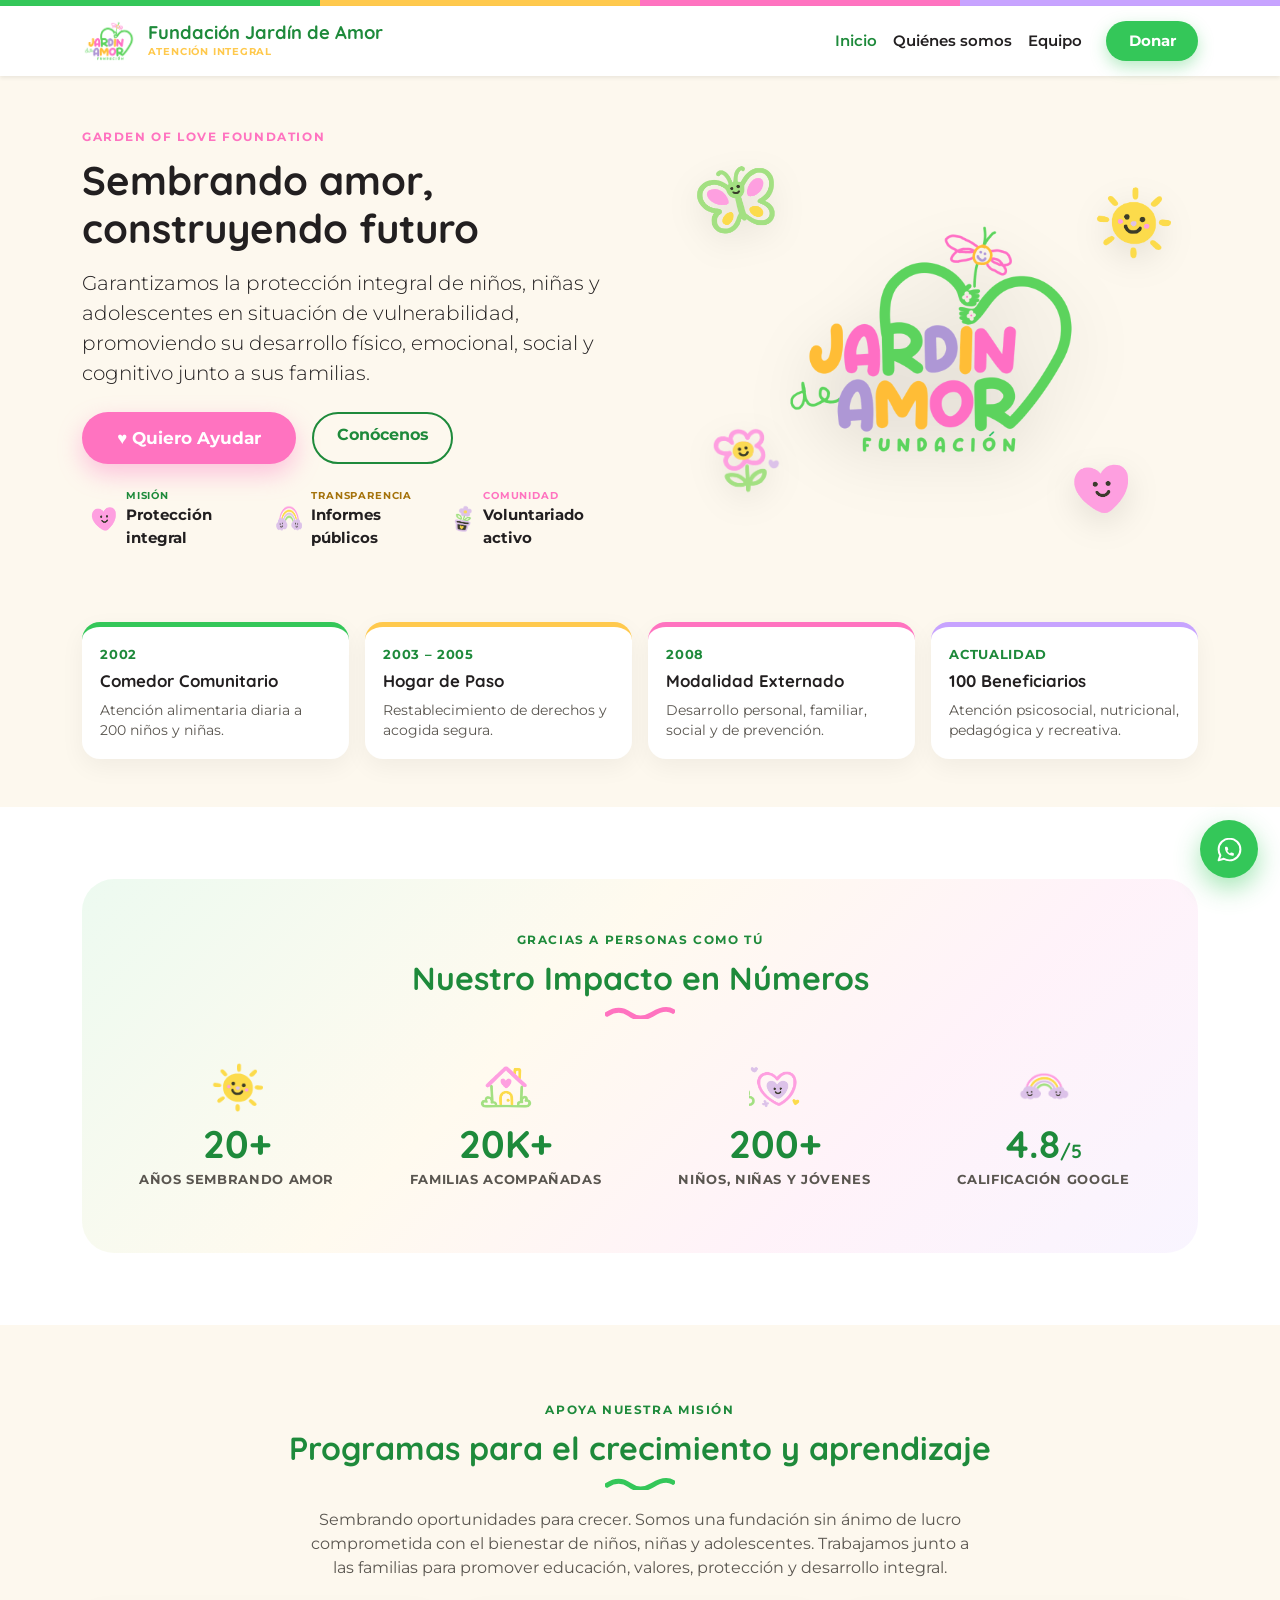
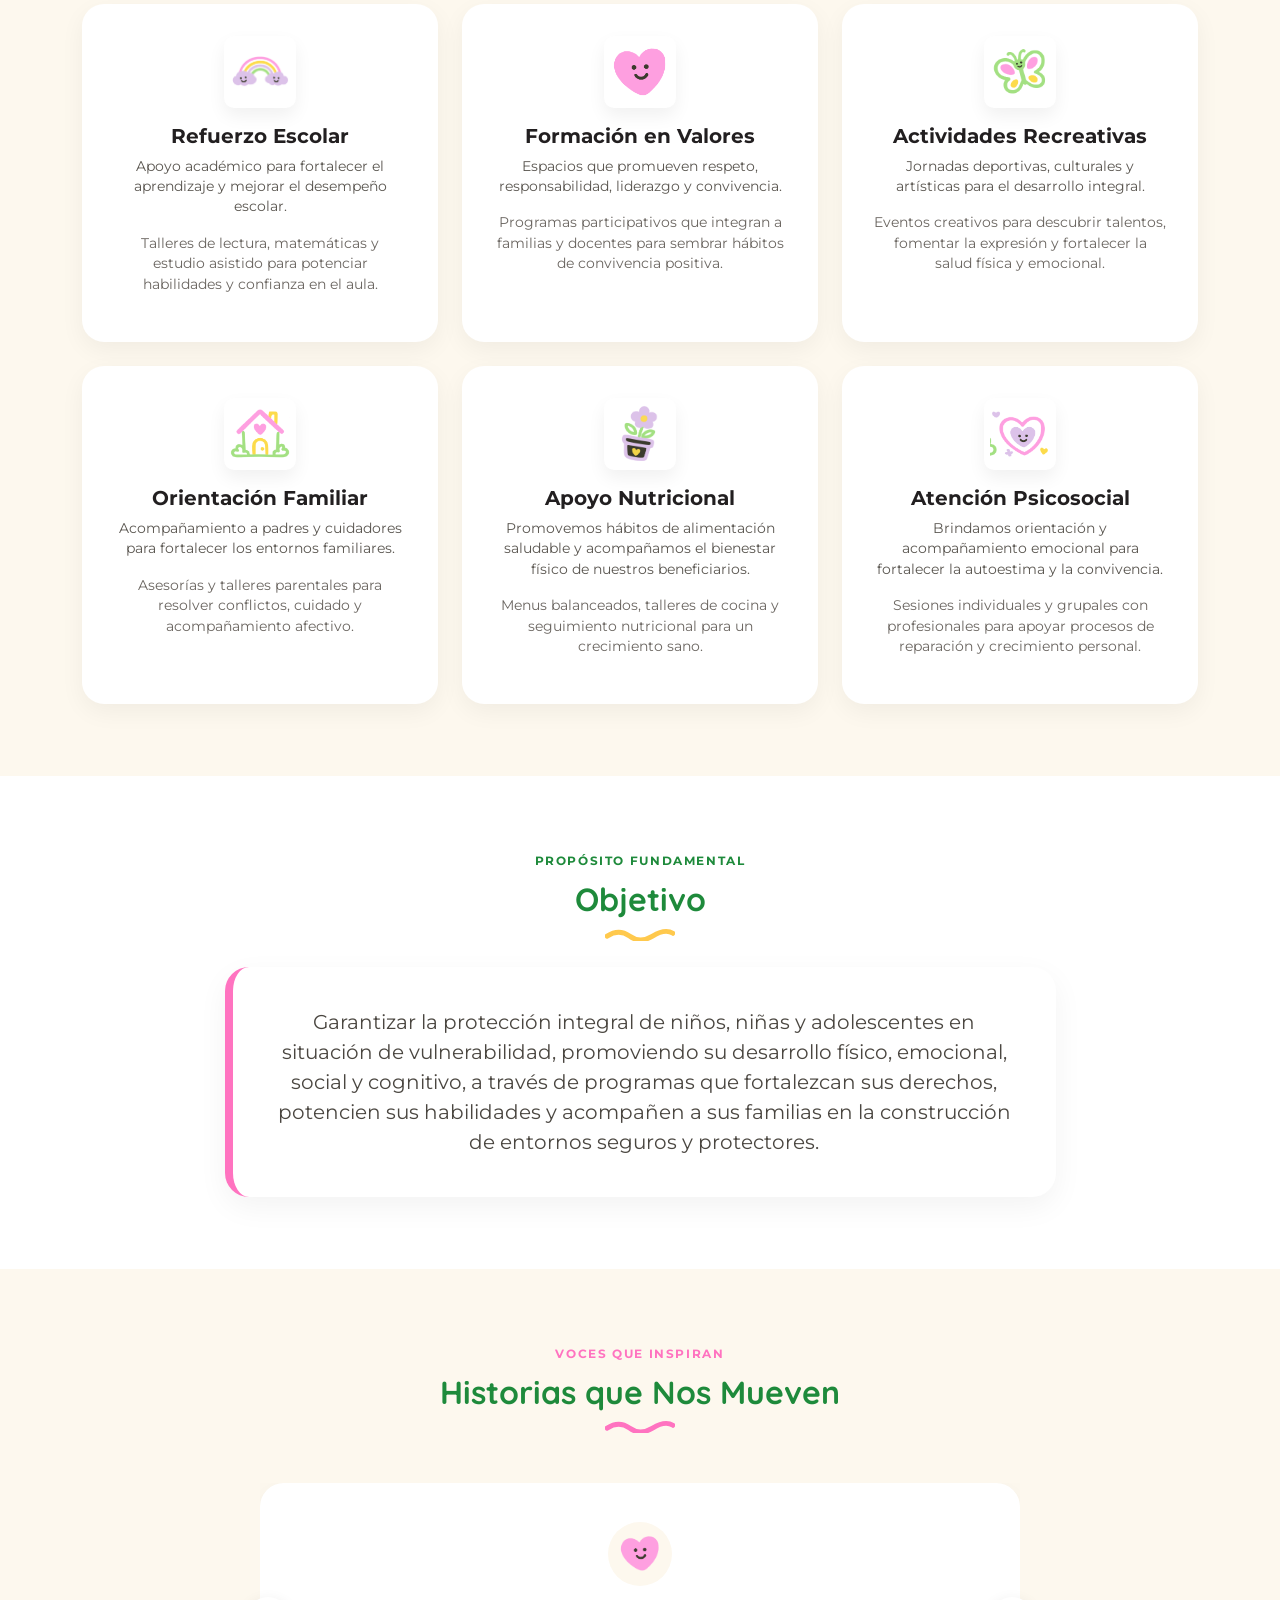
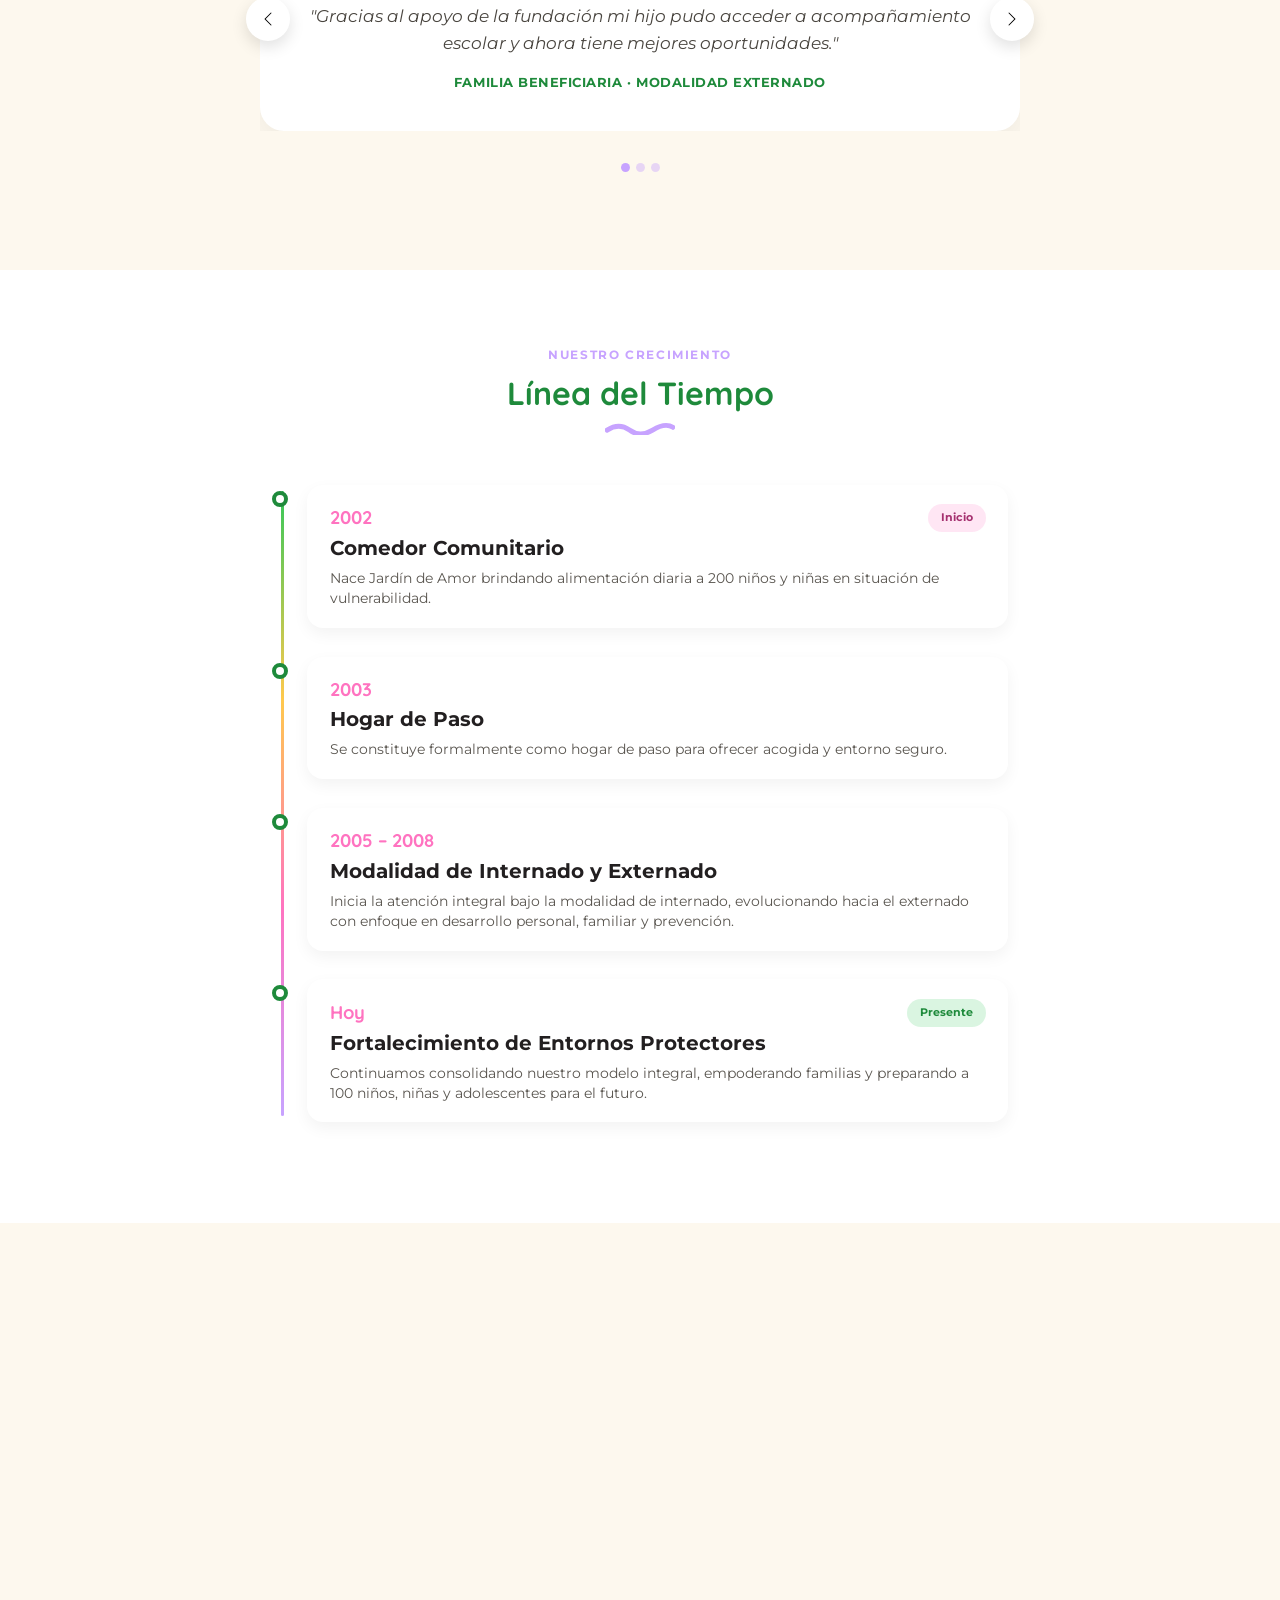
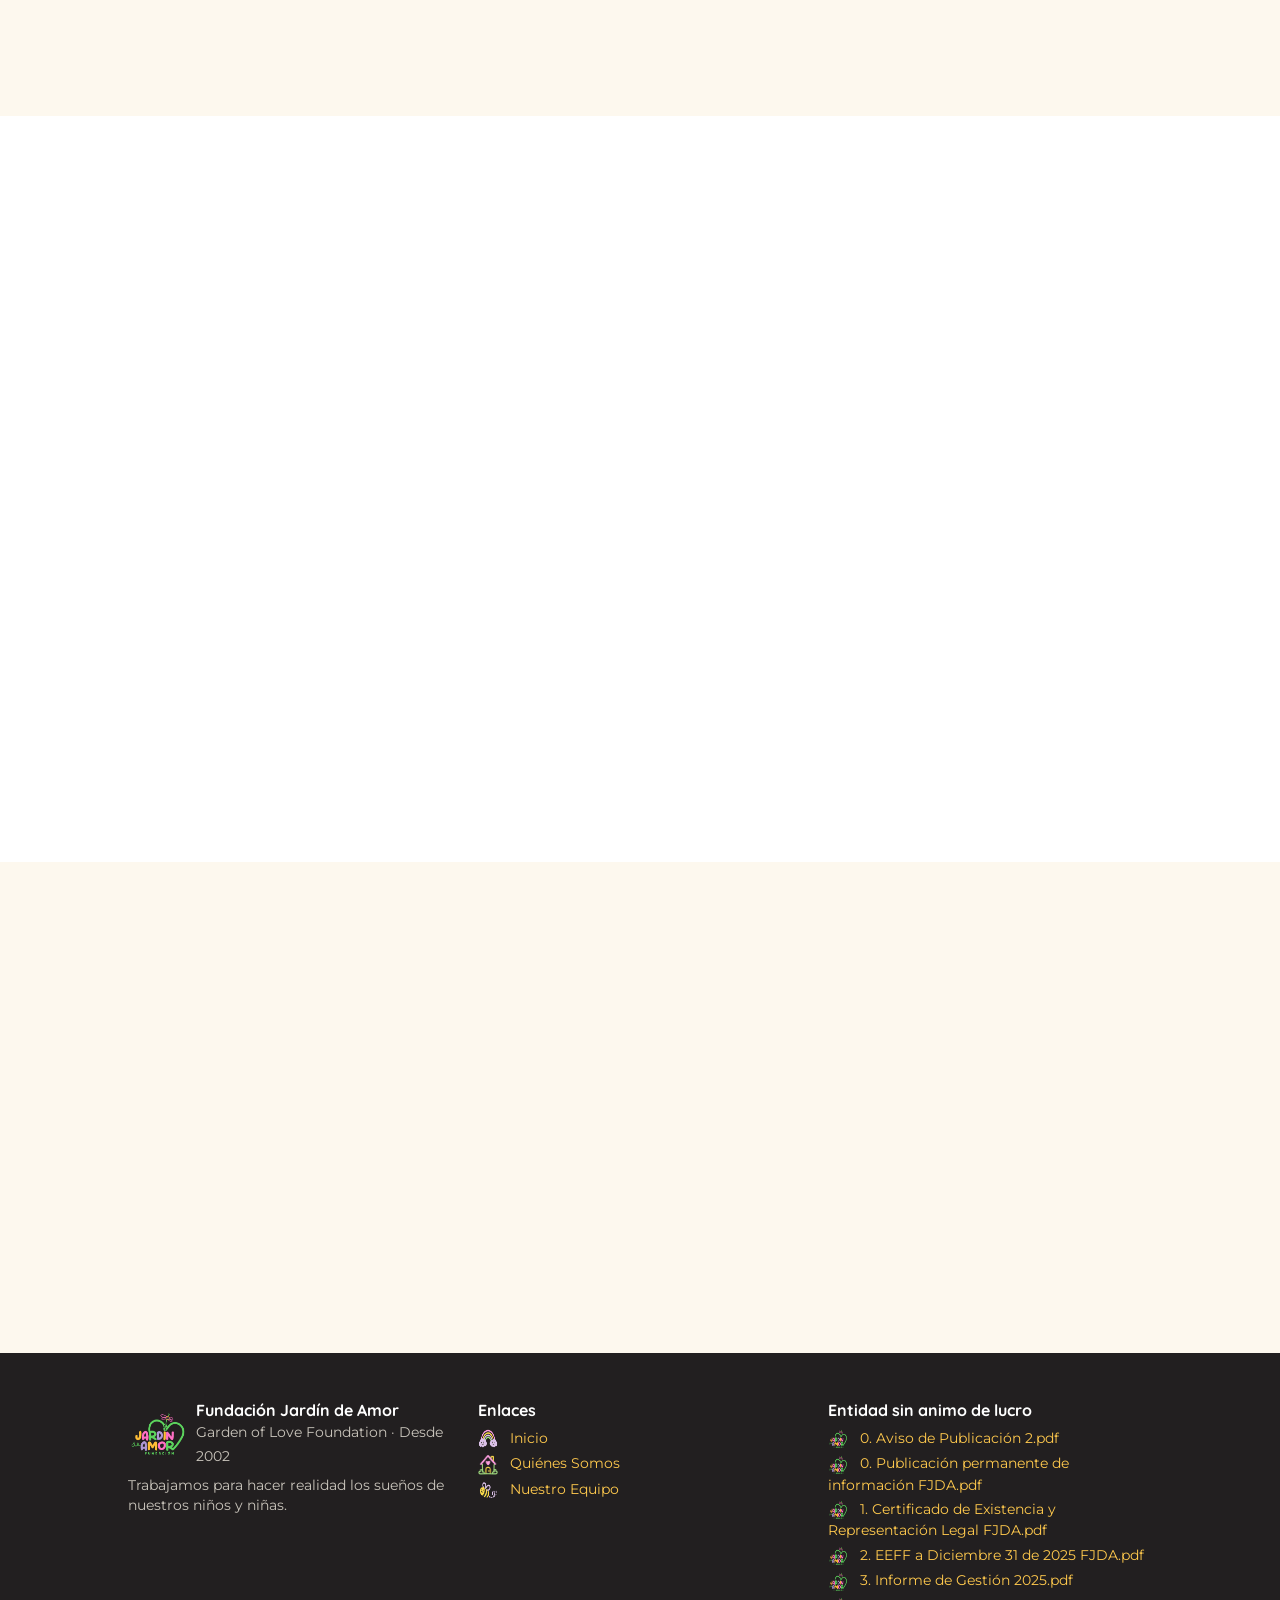
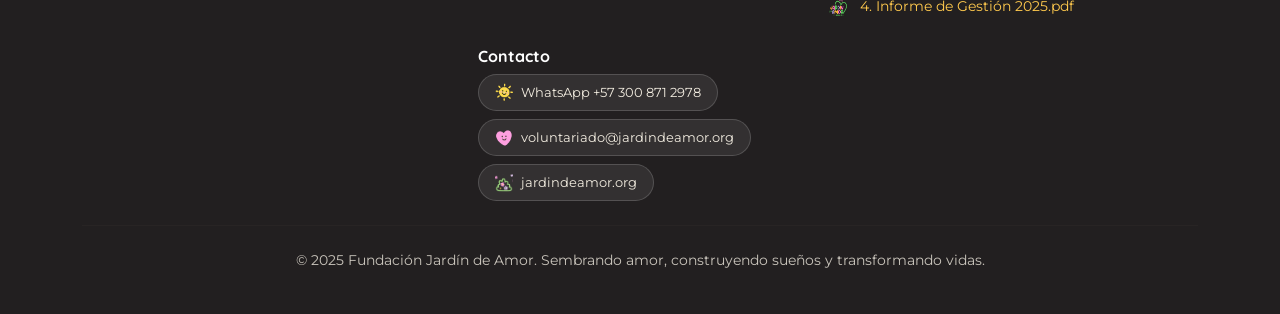
==== index.html @ 5eabc8a4 "Modernize site design, add new sections, and update contact info - Add scroll-reveal animations, sti" ====
<!DOCTYPE html>
<html lang="es">
<head>
<meta charset="UTF-8">
<meta name="viewport" content="width=device-width, initial-scale=1.0">
<title>Fundación Jardín de Amor · Inicio</title>
<meta name="description" content="Fundación Jardín de Amor brinda atención integral —alimentación, educación y acompañamiento psicosocial— a niños, niñas y adolescentes en situación de vulnerabilidad en Colombia desde 2002.">
<meta property="og:type" content="website">
<meta property="og:title" content="Fundación Jardín de Amor · Sembrando amor, construyendo futuro">
<meta property="og:description" content="Garantizamos la protección integral de niños, niñas y adolescentes en situación de vulnerabilidad junto a sus familias.">
<meta property="og:image" content="assets/images/logo.png">
<link rel="icon" href="assets/images/favicon.png" type="image/png">
<link rel="preconnect" href="https://fonts.googleapis.com">
<link rel="preconnect" href="https://fonts.gstatic.com" crossorigin>
<link href="https://fonts.googleapis.com/css2?family=Quicksand:wght@500;600;700&family=Montserrat:wght@400;500;600;700&display=swap" rel="stylesheet">
<link href="https://cdnjs.cloudflare.com/ajax/libs/bootstrap/5.3.3/css/bootstrap.min.css" rel="stylesheet">
<link href="assets/css/styles.css" rel="stylesheet">
<noscript><style>.reveal{opacity:1!important;transform:none!important;}</style></noscript>
</head>
<body>
<div class="scroll-progress" id="scrollProgress"></div>
<div class="stripe-bar"><span class="stripe-verde"></span><span class="stripe-amarillo"></span><span class="stripe-rosa"></span><span class="stripe-lila"></span></div>
<nav class="navbar navbar-expand-lg navbar-light bg-white shadow-sm sticky-top" id="mainNavbar">
  <div class="container">
    <a class="navbar-brand navbar-brand-wrap" href="index.html">
      <img src="assets/images/logo.png" alt="Fundación Jardín de Amor" style="height:44px">
      <div>
        <div class="brand-title">Fundación Jardín de Amor</div>
        <div class="brand-sub">Atención Integral</div>
      </div>
    </a>
    <button class="navbar-toggler" type="button" data-bs-toggle="collapse" data-bs-target="#mainNav" aria-controls="mainNav" aria-expanded="false" aria-label="Toggle navigation">
      <span class="navbar-toggler-icon"></span>
    </button>
    <div class="collapse navbar-collapse" id="mainNav">
      <ul class="navbar-nav ms-auto mb-2 mb-lg-0 align-items-lg-center">
        <li class="nav-item"><a class="nav-link nav-link-custom active" href="index.html">Inicio</a></li>
        <li class="nav-item"><a class="nav-link nav-link-custom" href="quienes-somos.html">Quiénes somos</a></li>
        <li class="nav-item"><a class="nav-link nav-link-custom" href="equipo.html">Equipo</a></li>
        <li class="nav-item d-lg-none mt-2"><button class="btn btn-donar w-100" data-bs-toggle="modal" data-bs-target="#modalDonar">Donar</button></li>
      </ul>
      <div class="ms-3 d-none d-lg-block">
        <button class="btn btn-donar" data-bs-toggle="modal" data-bs-target="#modalDonar">Donar</button>
      </div>
    </div>
  </div>
</nav>

<!-- HEADER -->
<header class="py-4 py-lg-5">

  <div class="container">
    <div class="row align-items-center g-5">
      <div class="col-lg-6 order-2 order-lg-1 text-center text-lg-start">
        <span class="eyebrow reveal" style="color:var(--rosa)">Garden of Love Foundation</span>
        <h1 class="mt-2 mb-3 reveal reveal-delay-1">Sembrando amor,<br>construyendo futuro</h1>
        <p class="lead reveal reveal-delay-2">Garantizamos la protección integral de niños, niñas y adolescentes en situación de vulnerabilidad, promoviendo su desarrollo físico, emocional, social y cognitivo junto a sus familias.</p>
        <div class="hero-cta d-flex gap-3 flex-wrap justify-content-center justify-content-lg-start mt-4 reveal reveal-delay-3">
          <button class="btn btn-donar-grande btn-donar" data-bs-toggle="modal" data-bs-target="#modalDonar">♥ Quiero Ayudar</button>
          <a href="quienes-somos.html" class="btn btn-outline-brand">Conócenos</a>
        </div>
        <!-- Hero features: misión / transparencia / comunidad -->
        <div class="hero-features d-flex flex-column flex-sm-row gap-3 align-items-center justify-content-center justify-content-lg-start mt-3 reveal reveal-delay-4">
          <div class="feature d-flex align-items-center gap-2 p-2">
            <img src="assets/images/corazon.png" alt="Misión" style="width:28px;height:28px">
            <div>
              <small class="d-block text-uppercase" style="font-size:.65rem;letter-spacing:.08em;color:var(--verde-deep);font-weight:700">Misión</small>
              <div class="fw-bold" style="font-size:.95rem">Protección integral</div>
            </div>
          </div>
          <div class="feature d-flex align-items-center gap-2 p-2">
            <img src="assets/images/arcoiris.png" alt="Transparencia" style="width:28px;height:28px">
            <div>
              <small class="d-block text-uppercase" style="font-size:.65rem;letter-spacing:.08em;color:#a5730c;font-weight:700">Transparencia</small>
              <div class="fw-bold" style="font-size:.95rem">Informes públicos</div>
            </div>
          </div>
          <div class="feature d-flex align-items-center gap-2 p-2">
            <img src="assets/images/flor-maceta.png" alt="Comunidad" style="width:28px;height:28px">
            <div>
              <small class="d-block text-uppercase" style="font-size:.65rem;letter-spacing:.08em;color:var(--rosa);font-weight:700">Comunidad</small>
              <div class="fw-bold" style="font-size:.95rem">Voluntariado activo</div>
            </div>
          </div>
        </div>
      </div>
      <div class="col-lg-6 order-1 order-lg-2 text-center">
        <div class="hero-visual">
          <img src="assets/images/logo.png" alt="Fundación Jardín de Amor" class="hero-logo">
          <img src="assets/images/mariposa.png" alt="" class="float-icon fi-1" aria-hidden="true">
          <img src="assets/images/sol.png" alt="" class="float-icon fi-2" aria-hidden="true">
          <img src="assets/images/flor-rosa.png" alt="" class="float-icon fi-3" aria-hidden="true">
          <img src="assets/images/corazon.png" alt="" class="float-icon fi-4" aria-hidden="true">
        </div>
      </div>
    </div>

    <div class="row g-3 mt-5">
      <div class="col-6 col-lg-3">
        <div class="metric-card reveal">
          <div class="metric-year">2002</div>
          <div class="metric-title">Comedor Comunitario</div>
          <p class="metric-text">Atención alimentaria diaria a 200 niños y niñas.</p>
        </div>
      </div>
      <div class="col-6 col-lg-3">
        <div class="metric-card c2 reveal reveal-delay-1">
          <div class="metric-year">2003 – 2005</div>
          <div class="metric-title">Hogar de Paso</div>
          <p class="metric-text">Restablecimiento de derechos y acogida segura.</p>
        </div>
      </div>
      <div class="col-6 col-lg-3">
        <div class="metric-card c3 reveal reveal-delay-2">
          <div class="metric-year">2008</div>
          <div class="metric-title">Modalidad Externado</div>
          <p class="metric-text">Desarrollo personal, familiar, social y de prevención.</p>
        </div>
      </div>
      <div class="col-6 col-lg-3">
        <div class="metric-card c4 reveal reveal-delay-3">
          <div class="metric-year">Actualidad</div>
          <div class="metric-title">100 Beneficiarios</div>
          <p class="metric-text">Atención psicosocial, nutricional, pedagógica y recreativa.</p>
        </div>
      </div>
    </div>
  </div>

</header>

<!-- IMPACTO EN NÚMEROS -->
<section class="bg-white">
  <div class="container">
    <div class="stats-strip reveal">
      <div class="text-center mb-4">
        <span class="eyebrow" style="color:var(--verde-deep)">Gracias a personas como tú</span>
        <h2 class="section-title mt-2">Nuestro Impacto en Números</h2>
        <div class="squiggle squiggle-rosa"></div>
      </div>
      <div class="row g-4">
        <div class="col-6 col-lg-3">
          <div class="stat-item">
            <img src="assets/images/sol.png" alt="" class="stat-icon" aria-hidden="true">
            <div class="stat-number"><span class="counter" data-count="20" data-suffix="+">0</span></div>
            <div class="stat-label">Años sembrando amor</div>
          </div>
        </div>
        <div class="col-6 col-lg-3">
          <div class="stat-item">
            <img src="assets/images/casa.png" alt="" class="stat-icon" aria-hidden="true">
            <div class="stat-number"><span class="counter" data-count="20" data-suffix="K+">0</span></div>
            <div class="stat-label">Familias acompañadas</div>
          </div>
        </div>
        <div class="col-6 col-lg-3">
          <div class="stat-item">
            <img src="assets/images/corazon-grande.png" alt="" class="stat-icon" aria-hidden="true">
            <div class="stat-number"><span class="counter" data-count="200" data-suffix="+">0</span></div>
            <div class="stat-label">Niños, niñas y jóvenes</div>
          </div>
        </div>
        <div class="col-6 col-lg-3">
          <div class="stat-item">
            <img src="assets/images/arcoiris.png" alt="" class="stat-icon" aria-hidden="true">
            <div class="stat-number">4.8<span style="font-size:1.2rem">/5</span></div>
            <div class="stat-label">Calificación Google</div>
          </div>
        </div>
      </div>
    </div>
  </div>
</section>

<!-- PROGRAMAS -->
<section>
  <div class="container">
    <div class="text-center mb-4 reveal">
      <span class="eyebrow" style="color:var(--verde-deep)">Apoya nuestra misión</span>
      <h2 class="section-title mt-2">Programas para el crecimiento y aprendizaje</h2>
      <div class="squiggle squiggle-verde"></div>
      <p class="section-lead mx-auto mt-3">Sembrando oportunidades para crecer. Somos una fundación sin ánimo de lucro comprometida con el bienestar de niños, niñas y adolescentes. Trabajamos junto a las familias para promover educación, valores, protección y desarrollo integral.</p>
    </div>

    <div class="row g-4">
      <div class="col-md-6 col-lg-4">
        <div class="mv-card text-center reveal">
          <img src="assets/images/arcoiris.png" alt="Refuerzo Escolar" class="program-icon mb-3">
          <h5 class="fw-bold">Refuerzo Escolar</h5>
          <p class="team-desc">Apoyo académico para fortalecer el aprendizaje y mejorar el desempeño escolar.</p>
          <p class="program-note">Talleres de lectura, matemáticas y estudio asistido para potenciar habilidades y confianza en el aula.</p>
        </div>
      </div>
      <div class="col-md-6 col-lg-4">
        <div class="mv-card text-center reveal reveal-delay-1">
          <img src="assets/images/corazon.png" alt="Formación en Valores" class="program-icon mb-3">
          <h5 class="fw-bold">Formación en Valores</h5>
          <p class="team-desc">Espacios que promueven respeto, responsabilidad, liderazgo y convivencia.</p>
          <p class="program-note">Programas participativos que integran a familias y docentes para sembrar hábitos de convivencia positiva.</p>
        </div>
      </div>
      <div class="col-md-6 col-lg-4">
        <div class="mv-card text-center reveal reveal-delay-2">
          <img src="assets/images/mariposa.png" alt="Actividades Recreativas" class="program-icon mb-3">
          <h5 class="fw-bold">Actividades Recreativas</h5>
          <p class="team-desc">Jornadas deportivas, culturales y artísticas para el desarrollo integral.</p>
          <p class="program-note">Eventos creativos para descubrir talentos, fomentar la expresión y fortalecer la salud física y emocional.</p>
        </div>
      </div>
      <div class="col-md-6 col-lg-4">
        <div class="mv-card text-center reveal">
          <img src="assets/images/casa.png" alt="Orientación Familiar" class="program-icon mb-3">
          <h5 class="fw-bold">Orientación Familiar</h5>
          <p class="team-desc">Acompañamiento a padres y cuidadores para fortalecer los entornos familiares.</p>
          <p class="program-note">Asesorías y talleres parentales para resolver conflictos, cuidado y acompañamiento afectivo.</p>
        </div>
      </div>
      <div class="col-md-6 col-lg-4">
        <div class="mv-card text-center reveal reveal-delay-1">
          <img src="assets/images/flor-maceta.png" alt="Apoyo Nutricional" class="program-icon mb-3">
          <h5 class="fw-bold">Apoyo Nutricional</h5>
          <p class="team-desc">Promovemos hábitos de alimentación saludable y acompañamos el bienestar físico de nuestros beneficiarios.</p>
          <p class="program-note">Menus balanceados, talleres de cocina y seguimiento nutricional para un crecimiento sano.</p>
        </div>
      </div>
      <div class="col-md-6 col-lg-4">
        <div class="mv-card text-center reveal reveal-delay-2">
          <img src="assets/images/corazon-grande.png" alt="Atención Psicosocial" class="program-icon mb-3">
          <h5 class="fw-bold">Atención Psicosocial</h5>
          <p class="team-desc">Brindamos orientación y acompañamiento emocional para fortalecer la autoestima y la convivencia.</p>
          <p class="program-note">Sesiones individuales y grupales con profesionales para apoyar procesos de reparación y crecimiento personal.</p>
        </div>
      </div>
    </div>
  </div>
</section>

<!-- OBJETIVO -->
<section class="bg-white">
  <div class="container">
    <div class="row justify-content-center">
      <div class="col-lg-9">
        <div class="text-center mb-4 reveal">
          <span class="eyebrow" style="color:var(--verde-deep)">Propósito fundamental</span>
          <h2 class="section-title mt-2">Objetivo</h2>
          <div class="squiggle squiggle-amarillo"></div>
        </div>
        <div class="objetivo-box text-center reveal">
          <p class="fs-5 mb-0" style="color:#4a4640;">Garantizar la protección integral de niños, niñas y adolescentes en situación de vulnerabilidad, promoviendo su desarrollo físico, emocional, social y cognitivo, a través de programas que fortalezcan sus derechos, potencien sus habilidades y acompañen a sus familias en la construcción de entornos seguros y protectores.</p>
        </div>
      </div>
    </div>
  </div>
</section>

<!-- TESTIMONIOS -->
<section>
  <div class="container">
    <div class="text-center mb-5 reveal">
      <span class="eyebrow" style="color:var(--rosa)">Voces que inspiran</span>
      <h2 class="section-title mt-2">Historias que Nos Mueven</h2>
      <div class="squiggle squiggle-rosa"></div>
    </div>
    <div id="testimonioCarousel" class="carousel slide testimonial-carousel reveal" data-bs-ride="carousel" data-bs-interval="6000">
      <div class="carousel-inner">
        <div class="carousel-item active">
          <div class="testimonial-slide">
            <img src="assets/images/corazon.png" alt="" class="testimonial-avatar" aria-hidden="true">
            <p class="testimonial-quote">"Gracias al apoyo de la fundación mi hijo pudo acceder a acompañamiento escolar y ahora tiene mejores oportunidades."</p>
            <div class="testimonial-author">Familia beneficiaria · Modalidad Externado</div>
          </div>
        </div>
        <div class="carousel-item">
          <div class="testimonial-slide">
            <img src="assets/images/mariposa.png" alt="" class="testimonial-avatar" aria-hidden="true">
            <p class="testimonial-quote">"Ver a los niños llegar con miedo y, meses después, verlos reír y soñar en grande es la razón por la que amamos lo que hacemos."</p>
            <div class="testimonial-author">Equipo psicosocial · Fundación Jardín de Amor</div>
          </div>
        </div>
        <div class="carousel-item">
          <div class="testimonial-slide">
            <img src="assets/images/flor-rosa.png" alt="" class="testimonial-avatar" aria-hidden="true">
            <p class="testimonial-quote">"Ser voluntaria aquí me enseñó que un poco de tiempo y amor pueden cambiar por completo el rumbo de una historia."</p>
            <div class="testimonial-author">Voluntaria · Programa de Refuerzo Escolar</div>
          </div>
        </div>
      </div>
      <button class="carousel-control-prev" type="button" data-bs-target="#testimonioCarousel" data-bs-slide="prev">
        <span class="carousel-control-prev-icon" aria-hidden="true"></span>
        <span class="visually-hidden">Anterior</span>
      </button>
      <button class="carousel-control-next" type="button" data-bs-target="#testimonioCarousel" data-bs-slide="next">
        <span class="carousel-control-next-icon" aria-hidden="true"></span>
        <span class="visually-hidden">Siguiente</span>
      </button>
      <div class="carousel-indicators">
        <button type="button" data-bs-target="#testimonioCarousel" data-bs-slide-to="0" class="active" aria-current="true" aria-label="Testimonio 1"></button>
        <button type="button" data-bs-target="#testimonioCarousel" data-bs-slide-to="1" aria-label="Testimonio 2"></button>
        <button type="button" data-bs-target="#testimonioCarousel" data-bs-slide-to="2" aria-label="Testimonio 3"></button>
      </div>
    </div>
  </div>
</section>

<!-- LINEA DEL TIEMPO -->
<section class="bg-white">
  <div class="container">
    <div class="text-center mb-5 reveal">
      <span class="eyebrow" style="color:var(--lila)">Nuestro crecimiento</span>
      <h2 class="section-title mt-2">Línea del Tiempo</h2>
      <div class="squiggle squiggle-lila"></div>
    </div>
    <div class="row justify-content-center">
      <div class="col-lg-8">
        <div class="timeline">
          <div class="timeline-item reveal">
            <div class="timeline-card">
              <div class="d-flex justify-content-between align-items-center mb-1">
                <span class="timeline-year">2002</span>
                <span class="badge-soft badge-inicio">Inicio</span>
              </div>
              <h5 class="fw-bold">Comedor Comunitario</h5>
              <p class="team-desc mb-0">Nace Jardín de Amor brindando alimentación diaria a 200 niños y niñas en situación de vulnerabilidad.</p>
            </div>
          </div>
          <div class="timeline-item reveal">
            <div class="timeline-card">
              <span class="timeline-year">2003</span>
              <h5 class="fw-bold mt-1">Hogar de Paso</h5>
              <p class="team-desc mb-0">Se constituye formalmente como hogar de paso para ofrecer acogida y entorno seguro.</p>
            </div>
          </div>
          <div class="timeline-item reveal">
            <div class="timeline-card">
              <span class="timeline-year">2005 – 2008</span>
              <h5 class="fw-bold mt-1">Modalidad de Internado y Externado</h5>
              <p class="team-desc mb-0">Inicia la atención integral bajo la modalidad de internado, evolucionando hacia el externado con enfoque en desarrollo personal, familiar y prevención.</p>
            </div>
          </div>
          <div class="timeline-item reveal">
            <div class="timeline-card">
              <div class="d-flex justify-content-between align-items-center mb-1">
                <span class="timeline-year">Hoy</span>
                <span class="badge-soft badge-presente">Presente</span>
              </div>
              <h5 class="fw-bold">Fortalecimiento de Entornos Protectores</h5>
              <p class="team-desc mb-0">Continuamos consolidando nuestro modelo integral, empoderando familias y preparando a 100 niños, niñas y adolescentes para el futuro.</p>
            </div>
          </div>
        </div>
      </div>
    </div>
  </div>
</section>

<!-- CÓMO AYUDAR -->
<section>
  <div class="container">
    <div class="text-center mb-5 reveal">
      <span class="eyebrow" style="color:var(--amarillo)">Es más fácil de lo que crees</span>
      <h2 class="section-title mt-2">Cómo Ayudar en 3 Pasos</h2>
      <div class="squiggle squiggle-amarillo"></div>
    </div>
    <div class="row g-4">
      <div class="col-md-4">
        <div class="process-step reveal">
          <div class="process-num">1</div>
          <h5 class="fw-bold">Elige tu forma de ayudar</h5>
          <p class="team-desc mb-0">Donación económica, voluntariado o aportes en especie: tú decides cómo aportar.</p>
          <span class="process-connector"></span>
        </div>
      </div>
      <div class="col-md-4">
        <div class="process-step c2 reveal reveal-delay-1">
          <div class="process-num">2</div>
          <h5 class="fw-bold">Realiza tu aporte</h5>
          <p class="team-desc mb-0">Transfiere a nuestra cuenta Bancolombia, escríbenos por WhatsApp o coordina la entrega de donaciones.</p>
          <span class="process-connector"></span>
        </div>
      </div>
      <div class="col-md-4">
        <div class="process-step c3 reveal reveal-delay-2">
          <div class="process-num">3</div>
          <h5 class="fw-bold">Transforma una vida</h5>
          <p class="team-desc mb-0">Tu aporte se convierte en alimentación, educación y protección para nuestros niños y niñas.</p>
        </div>
      </div>
    </div>
  </div>
</section>

<!-- PREGUNTAS FRECUENTES -->
<section class="bg-white">
  <div class="container">
    <div class="row justify-content-center">
      <div class="col-lg-8">
        <div class="text-center mb-5 reveal">
          <span class="eyebrow" style="color:var(--lila)">Resolvemos tus dudas</span>
          <h2 class="section-title mt-2">Preguntas Frecuentes</h2>
          <div class="squiggle squiggle-lila"></div>
        </div>
        <div class="accordion faq-accordion reveal" id="faqAccordion">
          <div class="accordion-item">
            <h3 class="accordion-header">
              <button class="accordion-button" type="button" data-bs-toggle="collapse" data-bs-target="#faq1">¿Cómo se usan las donaciones que recibe la fundación?</button>
            </h3>
            <div id="faq1" class="accordion-collapse collapse show" data-bs-parent="#faqAccordion">
              <div class="accordion-body">Se destinan directamente a alimentación, materiales pedagógicos, atención psicosocial y actividades recreativas de los niños, niñas y adolescentes de la modalidad Externado. Puedes consultar el detalle en nuestros informes de gestión, disponibles en el pie de página.</div>
            </div>
          </div>
          <div class="accordion-item">
            <h3 class="accordion-header">
              <button class="accordion-button collapsed" type="button" data-bs-toggle="collapse" data-bs-target="#faq2">¿Puedo donar una sola vez o debe ser mensual?</button>
            </h3>
            <div id="faq2" class="accordion-collapse collapse" data-bs-parent="#faqAccordion">
              <div class="accordion-body">Ambas opciones son bienvenidas. Usa la calculadora de impacto en el formulario de donación para ver en qué se traduce tu aporte, sea único o recurrente.</div>
            </div>
          </div>
          <div class="accordion-item">
            <h3 class="accordion-header">
              <button class="accordion-button collapsed" type="button" data-bs-toggle="collapse" data-bs-target="#faq3">¿Cómo puedo ser voluntario o voluntaria?</button>
            </h3>
            <div id="faq3" class="accordion-collapse collapse" data-bs-parent="#faqAccordion">
              <div class="accordion-body">Escríbenos a voluntariado@jardindeamor.org o por WhatsApp al +57 300 871 2978, contándonos tu perfil o profesión. Buscamos apoyo en pedagogía, psicología, cultura, deporte, comunicaciones y servicios web.</div>
            </div>
          </div>
          <div class="accordion-item">
            <h3 class="accordion-header">
              <button class="accordion-button collapsed" type="button" data-bs-toggle="collapse" data-bs-target="#faq4">¿Las donaciones tienen beneficios tributarios?</button>
            </h3>
            <div id="faq4" class="accordion-collapse collapse" data-bs-parent="#faqAccordion">
              <div class="accordion-body">Como entidad sin ánimo de lucro podemos expedir tu certificado de donación. Te recomendamos consultar con tu asesor tributario sobre los beneficios aplicables según la normativa vigente.</div>
            </div>
          </div>
          <div class="accordion-item">
            <h3 class="accordion-header">
              <button class="accordion-button collapsed" type="button" data-bs-toggle="collapse" data-bs-target="#faq5">¿Puedo donar en especie en lugar de dinero?</button>
            </h3>
            <div id="faq5" class="accordion-collapse collapse" data-bs-parent="#faqAccordion">
              <div class="accordion-body">Sí. Recibimos alimentos no perecederos, útiles escolares, ropa en buen estado y elementos recreativos. Revisa el detalle en la pestaña "En Especie" del formulario de donación.</div>
            </div>
          </div>
        </div>
      </div>
    </div>
  </div>
</section>

<!-- DONAR CTA -->
<section>
  <div class="container">
    <div class="donar-section reveal">
      <span class="eyebrow" style="color:var(--rosa)">Tu ayuda transforma vidas</span>
      <h2 class="section-title mt-2 mb-3">Aporta al Futuro de la Niñez</h2>
      <p class="section-lead mx-auto mb-4">Elige la forma en la que quieres ayudar: donación económica, voluntariado o en especie. Cada aporte se traduce en alimentación, formación y protección para nuestros niños y niñas.</p>
      <button class="btn btn-donar-grande" data-bs-toggle="modal" data-bs-target="#modalDonar">♥ Ver formas de ayudar</button>
    </div>
  </div>
</section>

<!-- MODAL DONAR -->
<div class="modal fade" id="modalDonar" tabindex="-1" aria-hidden="true">
  <div class="modal-dialog modal-dialog-centered modal-lg">
    <div class="modal-content">
      <div class="stripe-bar"><span class="stripe-verde"></span><span class="stripe-amarillo"></span><span class="stripe-rosa"></span><span class="stripe-lila"></span></div>
      <div class="modal-header modal-header-custom">
        <div class="d-flex align-items-center gap-3">
          <img src="assets/images/logo.png" style="height:44px" alt="">
          <div>
            <h5 class="mb-0">Aporta al Futuro de la Niñez</h5>
            <small class="text-muted">Fundación Jardín de Amor · Atención Integral</small>
          </div>
        </div>
        <button type="button" class="btn-close" data-bs-dismiss="modal" aria-label="Close"></button>
      </div>
      <div class="modal-body p-4">
        <ul class="nav nav-pills donar-tabs justify-content-center gap-2 mb-4 flex-nowrap overflow-auto" id="donarTab" role="tablist">
          <li class="nav-item"><button class="nav-link active" data-bs-toggle="pill" data-bs-target="#tab-transferencia" type="button">💳 Donación Económica</button></li>
          <li class="nav-item"><button class="nav-link" data-bs-toggle="pill" data-bs-target="#tab-voluntariado" type="button">🤝 Voluntariado</button></li>
          <li class="nav-item"><button class="nav-link" data-bs-toggle="pill" data-bs-target="#tab-especie" type="button">🎁 En Especie</button></li>
        </ul>

        <div class="tab-content">
          <div class="tab-pane fade show active" id="tab-transferencia">
            <div class="donar-info-box mb-3">
              <h6 class="fw-bold" style="color:var(--verde-deep);">Tu aporte mensual o único financia:</h6>
              <ul class="mb-0 team-desc">
                <li>Alimentación diaria nutricional para los 100 niños de la modalidad Externado.</li>
                <li>Materiales pedagógicos, talleres artísticos y acompañamiento psicosocial.</li>
              </ul>
            </div>
            <div class="cuenta-box mb-3">
              <small class="text-uppercase" style="letter-spacing:.08em;color:#c9c4bb;">Cuenta de ahorros institucional</small>
              <div class="text-white-50 mt-2 mb-0" style="font-size:.8rem;">Banco:</div>
              <div class="fw-bold fs-5">Bancolombia</div>
              <div class="text-white-50 mt-2 mb-0" style="font-size:.8rem;">Titular de la cuenta:</div>
              <div class="fw-bold">Fundación Jardín de Amor</div>
              <div class="d-flex justify-content-between align-items-center mt-3 flex-wrap gap-2">
                <div>
                  <small class="text-white-50 d-block">Número de cuenta de ahorros:</small>
                  <span class="numero">002-102188-07</span>
                </div>
                <button class="btn btn-copiar btn-sm px-3" onclick="copiarCuenta(this)">⧉ Copiar</button>
              </div>
            </div>

            <div class="impact-box">
              <div class="d-flex justify-content-between align-items-center mb-2 flex-wrap gap-2">
                <span class="fw-bold">✨ Calculadora de Impacto</span>
                <span class="impact-amount">$<span id="montoLabel">50.000</span> COP / mes</span>
              </div>
              <input type="range" class="form-range mb-3" min="10000" max="200000" step="10000" value="50000" id="sliderDonacion" oninput="actualizarImpacto(this.value)">
              <div class="row g-2 text-center">
                <div class="col-6">
                  <div class="impact-stat"><div class="num" id="racionesLabel">10</div><div class="lbl">Raciones de alimento</div></div>
                </div>
                <div class="col-6">
                  <div class="impact-stat"><div class="num" id="kitsLabel">3</div><div class="lbl">Kits escolares / talleres</div></div>
                </div>
              </div>
            </div>
          </div>

          <div class="tab-pane fade" id="tab-voluntariado">
            <div class="donar-info-box mb-3">
              <h6 class="fw-bold" style="color:#a5730c;">Aporta tu talento o profesión</h6>
              <p class="team-desc mb-0">Buscamos voluntarios en pedagogía, psicología, acondicionamiento físico, cultura, comunicaciones y servicios web.</p>
            </div>
            <div class="contact-line mb-2">✉️ Escríbenos a: <strong>voluntariado@jardindeamor.org</strong></div>
            <a class="contact-line d-block text-decoration-none text-reset" href="https://wa.me/573008712978" target="_blank" rel="noopener noreferrer">📞 WhatsApp institucional: <strong>+57 300 871 2978</strong></a>
          </div>

          <div class="tab-pane fade" id="tab-especie">
            <p class="team-desc mb-3">Recibimos alimentos no perecederos para el comedor, útiles escolares, ropa en excelente estado, elementos de aseo e instrumentos recreativos.</p>
            <div class="row g-3">
              <div class="col-md-6">
                <div class="especie-card d-flex align-items-start">
                  <img src="assets/images/abeja.png" alt="Alimentos e Insumos" class="especie-icon">
                  <div>
                    <h6>Alimentos e Insumos</h6>
                    <p>Alimentos no perecederos, granos, leche, frutas y abarrotes para el comedor.</p>
                    <p class="program-note">Con tu aporte garantizamos desayunos y meriendas nutritivas para el crecimiento de nuestros niños.</p>
                  </div>
                </div>
              </div>
              <div class="col-md-6">
                <div class="especie-card d-flex align-items-start">
                  <img src="assets/images/arcoiris.png" alt="Útiles Escolares" class="especie-icon">
                  <div>
                    <h6>Útiles Escolares y Libros</h6>
                    <p>Cuadernos, colores, cuentos infantiles y material lúdico pedagógico.</p>
                    <p class="program-note">Proveemos material educativo para apoyar el aprendizaje y la creatividad de las niñas y niños.</p>
                  </div>
                </div>
              </div>
              <div class="col-md-6">
                <div class="especie-card d-flex align-items-start">
                  <img src="assets/images/mariposa.png" alt="Talleres y Voluntariado" class="especie-icon">
                  <div>
                    <h6>Talleres y Voluntariado</h6>
                    <p>Apoyo académico, actividades artísticas, deportivas y servicios web/comunicación.</p>
                    <p class="program-note">Voluntarios comparten experiencias que amplían horizontes y fomentan habilidades para la vida.</p>
                  </div>
                </div>
              </div>
              <div class="col-md-6">
                <div class="especie-card d-flex align-items-start">
                  <img src="assets/images/flor-maceta.png" alt="Proyectos Sede Campestre" class="especie-icon">
                  <div>
                    <h6>Proyectos Sede Campestre</h6>
                    <p>Herramientas de jardinería, insumos ecológicos y tecnología sostenible.</p>
                    <p class="program-note">Iniciativas verdes que enseñan cuidado ambiental y generan espacios de convivencia y aprendizaje.</p>
                  </div>
                </div>
              </div>
            </div>
          </div>
        </div>
      </div>
      <div class="modal-footer border-0 justify-content-between px-4 pb-4">
        <a href="#" class="text-decoration-none fw-semibold" style="color:var(--verde-deep);">Visita jardindeamor.org ↗</a>
        <button type="button" class="btn btn-donar" data-bs-dismiss="modal">Cerrar</button>
      </div>
    </div>
  </div>
</div>

<!-- FOOTER -->
<footer class="site-footer text-white py-5">
  <div class="container">

    <div class="row g-3 justify-content-center text-center text-md-start">
      <div class="col-12 col-sm-6 col-md-4 text-center text-md-start">
        <div class="d-flex align-items-center gap-2 mb-3 justify-content-center justify-content-md-start">
          <img src="assets/images/logo.png" style="height:48px" alt="">
          <div>
            <h6 class="mb-0">Fundación Jardín de Amor</h6>
            <small class="foot-sub">Garden of Love Foundation · Desde 2002</small>
          </div>
        </div>
        <p class="foot-sub">Trabajamos para hacer realidad los sueños de nuestros niños y niñas.</p>
      </div>
      <div class="col-12 col-sm-6 col-md-4 text-center text-md-start">
        <h6>Enlaces</h6>
        <p class="foot-sub mb-1"><img src="assets/images/arcoiris.png" class="foot-link-icon" alt="arcoiris"> <a href="index.html">Inicio</a></p>
        <p class="foot-sub mb-1"><img src="assets/images/casa.png" class="foot-link-icon" alt="casa"> <a href="quienes-somos.html">Quiénes Somos</a></p>
        <p class="foot-sub mb-1"><img src="assets/images/abeja.png" class="foot-link-icon" alt="abeja"> <a href="equipo.html">Nuestro Equipo</a></p>
      </div>
      <div class="col-12 col-sm-6 col-md-4 text-center text-md-start">
        <h6>Entidad sin animo de lucro</h6>
        <div>
          <p class="foot-sub mb-1"><img src="assets/images/placeholder.png" class="foot-link-icon" alt="Documento"> <a href="https://drive.google.com/file/d/1A5QaNxxEOLFQ3mRnZ6BuTQbjOwdfOvNI/view?usp=sharing" target="_blank">0. Aviso de Publicación 2.pdf</a></p>
          <p class="foot-sub mb-1"><img src="assets/images/placeholder.png" class="foot-link-icon" alt="Documento"> <a href="https://drive.google.com/file/d/1EORjNBRzKkG4U5v7fUVyQ0HuzaQZBp48/view?usp=sharing" target="_blank">0. Publicación permanente de información FJDA.pdf</a></p>
          <p class="foot-sub mb-1"><img src="assets/images/placeholder.png" class="foot-link-icon" alt="Documento"> <a href="https://drive.google.com/file/d/1uJphUSY-wSg97-CYt20388kZ8jeYIDQ1/view?usp=sharing" target="_blank">1. Certificado de Existencia y Representación Legal FJDA.pdf</a></p>
          <p class="foot-sub mb-1"><img src="assets/images/placeholder.png" class="foot-link-icon" alt="Documento"> <a href="https://drive.google.com/file/d/1xGpRlgPUKsbeZEFHuP_WrPNmeixtpWca/view?usp=sharing" target="_blank">2. EEFF a Diciembre 31 de 2025 FJDA.pdf</a></p>
          <p class="foot-sub mb-1"><img src="assets/images/placeholder.png" class="foot-link-icon" alt="Documento"> <a href="https://drive.google.com/file/d/1YCjIKCKQc3JizrIKEN2AtOJrbNG5tcRl/view?usp=sharing" target="_blank">3. Informe de Gestión 2025.pdf</a></p>
          <p class="foot-sub mb-1"><img src="assets/images/placeholder.png" class="foot-link-icon" alt="Documento"> <a href="https://drive.google.com/file/d/1797bhREUEecif_Hzu1UeYNOckA8wGepl/view?usp=sharing" target="_blank">4. Informe de Gestión 2025.pdf</a></p>
        </div>
      </div>
      <div class="col-12 col-sm-6 col-md-4 text-center text-md-start">
        <h6>Contacto</h6>
        <div class="d-flex flex-column gap-2 align-items-center align-items-md-start">
          <a class="contact-chip" href="https://wa.me/573008712978" target="_blank" rel="noopener noreferrer"><img src="assets/images/sol.png" alt="">WhatsApp +57 300 871 2978</a>
          <a class="contact-chip" href="mailto:voluntariado@jardindeamor.org"><img src="assets/images/corazon.png" alt="">voluntariado@jardindeamor.org</a>
          <span class="contact-chip"><img src="assets/images/arbusto.png" alt="">jardindeamor.org</span>
        </div>
      </div>

    </div>
    <hr style="border-color:#3a3733;" class="my-4">
    <p class="foot-sub mb-0 text-center">© 2025 Fundación Jardín de Amor. Sembrando amor, construyendo sueños y transformando vidas.</p>
  </div>
</footer>

<a class="btn-whatsapp-float" href="https://wa.me/573008712978?text=Hola%2C%20quiero%20más%20información%20sobre%20la%20Fundaci%C3%B3n%20Jard%C3%ADn%20de%20Amor" target="_blank" rel="noopener noreferrer" aria-label="Escríbenos por WhatsApp">
  <svg viewBox="0 0 32 32" fill="none" xmlns="http://www.w3.org/2000/svg" aria-hidden="true">
    <path d="M16 4C9.4 4 4 9.4 4 16c0 2.4.7 4.6 1.9 6.5L4 28l5.7-1.8A11.9 11.9 0 0 0 16 28c6.6 0 12-5.4 12-12S22.6 4 16 4Z" stroke="#fff" stroke-width="2.2" stroke-linejoin="round" stroke-linecap="round"/>
    <path d="M11 14.2c0-.6.5-1.1 1.1-1.1h1c.4 0 .8.3.9.7l.6 1.9c.1.4 0 .8-.3 1l-.8.7c.6 1.3 1.7 2.4 3 3l.7-.8c.3-.3.7-.4 1-.3l1.9.6c.4.1.7.5.7.9v1c0 .6-.5 1.1-1.1 1.1-4.9 0-8.7-3.8-8.7-8.7Z" fill="#fff"/>
  </svg>
</a>
<button type="button" class="btn-top" id="backToTop" aria-label="Volver arriba">
  <svg viewBox="0 0 24 24" fill="none" xmlns="http://www.w3.org/2000/svg" aria-hidden="true">
    <path d="M12 19V6M12 6 6 12M12 6l6 6" stroke="currentColor" stroke-width="2.4" stroke-linecap="round" stroke-linejoin="round"/>
  </svg>
</button>

<script src="https://cdnjs.cloudflare.com/ajax/libs/bootstrap/5.3.3/js/bootstrap.bundle.min.js"></script>
<script src="assets/js/main.js"></script>
</body>
</html>
---- assets/css/styles.css ----
/* Estilos extraídos de los archivos HTML originales */
:root{
  --verde:#34C759;
  --verde-deep:#1E8A3B;
  --amarillo:#FFC94D;
  --rosa:#FF73C0;
  --lila:#C7A3FF;
  --negro:#221F20;
  --crema:#FDF8EE;
  --crema-deep:#F7EFDB;
}
html{scroll-behavior:smooth;}
body{
  font-family:'Montserrat',sans-serif;
  background:var(--crema);
  color:var(--negro);
}
h1,h2,h3,h4,.display-font{
  font-family:'Quicksand',sans-serif;
  font-weight:700;
}
.eyebrow{
  font-family:'Montserrat',sans-serif;
  font-weight:700;
  font-size:.72rem;
  letter-spacing:.14em;
  text-transform:uppercase;
}
.stripe-bar{height:6px;display:flex;width:100%;}
.stripe-bar span{flex:1;}
.stripe-verde{background:var(--verde);} 
.stripe-amarillo{background:var(--amarillo);} 
.stripe-rosa{background:var(--rosa);} 
.stripe-lila{background:var(--lila);} 

/* Navbar */
.navbar-brand-wrap{display:flex;align-items:center;gap:.7rem;}
.navbar-brand-wrap img{height:52px;width:auto;}
.brand-title{font-family:'Quicksand',sans-serif;font-weight:700;color:var(--verde-deep);font-size:1.15rem;line-height:1.1;}
.brand-sub{font-size:.62rem;letter-spacing:.08em;color:var(--amarillo);font-weight:700;text-transform:uppercase;}
.nav-link-custom{font-weight:600;color:var(--negro)!important;font-size:.92rem;}
.nav-link-custom:hover,.nav-link-custom.active{color:var(--verde-deep)!important;}
.btn-donar{
  background:var(--verde);border:none;color:#fff;font-weight:700;
  border-radius:50px;padding:.55rem 1.4rem;font-size:.92rem;
  box-shadow:0 6px 16px rgba(52,199,89,.35);
  transition:transform .15s ease, box-shadow .15s ease;
}
.btn-donar:hover{transform:translateY(-2px);box-shadow:0 10px 20px rgba(52,199,89,.45);color:#fff;}

/* Page header (banner used on interior pages) */
.page-header{
  position:relative;padding:3.2rem 0 2.6rem;overflow:hidden;
  background:
    radial-gradient(circle at 15% 20%, rgba(255,201,77,.18) 0, transparent 45%),
    radial-gradient(circle at 85% 10%, rgba(255,115,192,.16) 0, transparent 40%),
    radial-gradient(circle at 90% 80%, rgba(199,163,255,.18) 0, transparent 45%),
    var(--crema);
}
.page-header-box{
  background:#fff;border-radius:24px;padding:2.4rem 2rem;
  box-shadow:0 10px 28px rgba(0,0,0,.05);text-align:center;
}
.page-header-box h1{color:var(--verde-deep);font-size:2.1rem;}
.page-header-box p{color:#5a5650;max-width:640px;margin:.6rem auto 0;}

/* Hero (home only) */
.hero{
  position:relative;
  padding:5.5rem 0 4rem;
  overflow:hidden;
  background:
    radial-gradient(circle at 15% 20%, rgba(255,201,77,.18) 0, transparent 45%),
    radial-gradient(circle at 85% 10%, rgba(255,115,192,.16) 0, transparent 40%),
    radial-gradient(circle at 90% 80%, rgba(199,163,255,.18) 0, transparent 45%),
    var(--crema);
}
.hero img.hero-logo{max-width:340px;width:100%;filter:drop-shadow(0 18px 30px rgba(0,0,0,.12));}
.hero h1{font-size:2.6rem;color:var(--verde-deep);}
.hero p.lead{font-size:1.05rem;color:#4a4640;}
.hero-cta .btn-outline-brand{
  border:2px solid var(--verde-deep);color:var(--verde-deep);font-weight:700;
  border-radius:50px;padding:.55rem 1.4rem;background:transparent;
}
.hero-cta .btn-outline-brand:hover{background:var(--verde-deep);color:#fff;}

/* Metric pills */
.metric-card{
  background:#fff;border-radius:18px;padding:1.15rem 1.15rem;height:100%;
  box-shadow:0 8px 24px rgba(0,0,0,.05);border-top:5px solid var(--verde);
}
.metric-card.c2{border-top-color:var(--amarillo);} 
.metric-card.c3{border-top-color:var(--rosa);} 
.metric-card.c4{border-top-color:var(--lila);} 
.metric-year{font-weight:700;color:var(--verde-deep);font-size:.8rem;letter-spacing:.05em;text-transform:uppercase;}
.metric-title{font-family:'Quicksand',sans-serif;font-weight:700;font-size:1.05rem;margin:.25rem 0 .4rem;}
.metric-text{font-size:.85rem;color:#5a5650;margin:0;}

section{padding:4.5rem 0;}
.section-title{color:var(--verde-deep);}
.section-lead{color:#5a5650;max-width:680px;}

/* Objetivo */
.objetivo-box{
  background:#fff;border-radius:24px;padding:2.5rem;
  box-shadow:0 10px 30px rgba(0,0,0,.05);
  border-left:8px solid var(--rosa);
}

/* Mision / vision */
.mv-card{background:#fff;border-radius:22px;padding:2rem;height:100%;box-shadow:0 8px 24px rgba(0,0,0,.05);} 
.mv-icon{width:52px;height:52px;border-radius:50%;display:flex;align-items:center;justify-content:center;font-size:1.4rem;margin-bottom:1rem;} 
.mv-icon.verde-bg{background:rgba(52,199,89,.15);color:var(--verde-deep);} 
.mv-icon.amarillo-bg{background:rgba(255,201,77,.25);color:#a5730c;}

/* Valores */
.valor-card{background:#fff;border-radius:18px;padding:1.6rem 1.3rem;height:100%;text-align:center;box-shadow:0 6px 18px rgba(0,0,0,.05);transition:transform .15s ease;}
.valor-card:hover{transform:translateY(-5px);} 
.valor-emoji{font-size:1.9rem;margin-bottom:.6rem;display:block;} 
.valor-card h5{font-family:'Quicksand',sans-serif;font-weight:700;font-size:1rem;} 
.valor-card p{font-size:.82rem;color:#5a5650;margin:0;}

/* Timeline */
.timeline{position:relative;padding-left:2.2rem;} 
.timeline::before{content:"";position:absolute;left:9px;top:6px;bottom:6px;width:3px;background:linear-gradient(var(--verde),var(--amarillo),var(--rosa),var(--lila));border-radius:3px;} 
.timeline-item{position:relative;margin-bottom:1.8rem;} 
.timeline-item::before{content:"";position:absolute;left:-2.2rem;top:6px;width:16px;height:16px;border-radius:50%;background:#fff;border:4px solid var(--verde-deep);} 
.timeline-card{background:#fff;border-radius:16px;padding:1.2rem 1.4rem;box-shadow:0 6px 16px rgba(0,0,0,.05);} 
.timeline-year{font-family:'Quicksand',sans-serif;font-weight:700;color:var(--rosa);font-size:1.15rem;} 
.badge-soft{font-weight:700;border-radius:50px;padding:.35rem .8rem;font-size:.7rem;} 
.badge-inicio{background:rgba(255,115,192,.18);color:#a5306f;}
.badge-presente{background:rgba(52,199,89,.18);color:var(--verde-deep);}
.badge-amarillo{background:rgba(255,201,77,.25);color:#a5730c;}
.badge-lila{background:rgba(199,163,255,.25);color:#6b4fa0;}

/* Equipo */
.team-card{background:#fff;border-radius:20px;padding:1.8rem;height:100%;box-shadow:0 8px 22px rgba(0,0,0,.05);border-top:6px solid var(--verde);} 
.team-card.dir{border-top-color:var(--amarillo);} 
.team-card.lid{border-top-color:var(--lila);} 
.team-tag{font-size:.68rem;font-weight:700;letter-spacing:.08em;text-transform:uppercase;color:var(--verde-deep);} 
.team-role{font-size:.75rem;font-weight:700;text-transform:uppercase;color:#8a8580;letter-spacing:.04em;margin-top:.5rem;} 
.team-name{font-family:'Quicksand',sans-serif;font-weight:700;font-size:1.15rem;margin:.15rem 0 .5rem;} 
.team-desc{font-size:.85rem;color:#5a5650;} 

/* Donar section */
.donar-section{background:linear-gradient(135deg, rgba(52,199,89,.10), rgba(255,201,77,.10) 40%, rgba(255,115,192,.10) 70%, rgba(199,163,255,.12));border-radius:32px;margin:0 auto;max-width:1140px;text-align:center;padding:3.5rem 2rem;} 
.btn-donar-grande{background:var(--rosa);border:none;color:#fff;font-weight:700;border-radius:50px;padding:.85rem 2.2rem;font-size:1.05rem;box-shadow:0 10px 24px rgba(255,115,192,.4);} 
.btn-donar-grande:hover{background:#e6579f;color:#fff;} 

/* Modal */
.modal-content{border-radius:22px;overflow:hidden;border:none;} 
.modal-header-custom{background:var(--crema-deep);padding:1.4rem 1.6rem 1rem;border:none;} 
.modal-header-custom h5{color:var(--verde-deep);font-family:'Quicksand',sans-serif;font-weight:700;} 
.donar-tabs .nav-link{border-radius:50px!important;font-weight:700;color:var(--negro);font-size:.85rem;border:none;padding:.55rem 1rem;} 
.donar-tabs .nav-link.active{background:var(--verde);color:#fff;} 
.donar-info-box{background:var(--crema);border-radius:16px;padding:1.3rem 1.4rem;} 
.cuenta-box{background:var(--negro);color:#fff;border-radius:16px;padding:1.4rem;} 
.cuenta-box .numero{color:var(--amarillo);font-weight:700;font-size:1.3rem;letter-spacing:.04em;} 
.btn-copiar{background:var(--amarillo);border:none;color:var(--negro);font-weight:700;border-radius:50px;font-size:.82rem;} 
.contact-line{background:var(--crema);border-radius:50px;padding:.75rem 1.2rem;font-size:.88rem;} 
.especie-card{background:var(--crema);border-radius:16px;padding:1.1rem 1.2rem;height:100%;} 
.especie-card h6{font-family:'Quicksand',sans-serif;font-weight:700;font-size:.92rem;} 

/* Footer icons */
.footer-icons{display:flex;gap:.5rem;align-items:center;flex-wrap:wrap;justify-content:flex-end}
.footer-icons img{width:36px;height:36px;object-fit:contain;border-radius:6px;background:#fff;padding:4px;box-shadow:0 4px 12px rgba(0,0,0,.06)}
.foot-links{padding-left:1rem;margin:0}
.foot-links li{margin:.3rem 0}
.foot-links a{color:var(--negro);text-decoration:none}
.foot-links a:hover{text-decoration:underline}
.especie-card p{font-size:.8rem;color:#5a5650;margin:0;} 

/* Nuevos estilos para iconos en programas y footer */
.program-icon{width:72px;height:72px;object-fit:contain;border-radius:10px;background:#fff;padding:6px;box-shadow:0 8px 18px rgba(0,0,0,.06)}
.program-note{font-size:.85rem;color:#6b6661;margin-top:.5rem}
.foot-link-icon{width:20px;height:20px;vertical-align:middle;margin-right:.5rem}
.especie-icon{width:56px;height:56px;object-fit:contain;border-radius:8px;background:#fff;padding:5px;box-shadow:0 6px 16px rgba(0,0,0,.06);margin-right:.6rem}


.impact-box{background:#fff;border:2px dashed var(--lila);border-radius:16px;padding:1.3rem 1.4rem;} 
.impact-amount{font-family:'Quicksand',sans-serif;font-weight:700;color:var(--verde-deep);font-size:1.3rem;} 
.form-range::-webkit-slider-thumb{background:var(--verde);} 
.form-range::-moz-range-thumb{background:var(--verde);} 
.impact-stat{background:var(--crema);border-radius:12px;padding:.9rem;text-align:center;} 
.impact-stat .num{font-family:'Quicksand',sans-serif;font-weight:700;font-size:1.4rem;color:var(--rosa);} 
.impact-stat .lbl{font-size:.72rem;color:#5a5650;} 

footer{background:var(--negro);color:#f2ece0;padding:1.6rem 0 0.8rem;} 
footer a{color:var(--amarillo);text-decoration:none;} 
footer h6{font-family:'Quicksand',sans-serif;font-weight:700;color:#fff;} 
footer .foot-sub{font-size:.85rem;color:#c9c4bb;} 

/* Mejoras de responsividad para el footer */
.site-footer .row{display:flex;flex-wrap:wrap;gap:.6rem;justify-content:center;align-items:flex-start;}
.site-footer .col-md-4{flex:1 1 280px;max-width:340px;}
.site-footer .col-md-4 > *{text-align:left}
.site-footer .mb-3{margin-bottom:.45rem !important}

/* reducir espacio entre hr y texto */
.site-footer hr{margin:.8rem 0}

/* Si el espacio se reduce, mostrar 2 columnas centradas */
@media (max-width: 992px){
  .site-footer .col-md-4{flex:1 1 45%;max-width:48%;}
  .site-footer .col-md-4 > *{text-align:center}
  .footer-icons{justify-content:center}
}

/* En pantallas pequeñas, una columna centrada */
@media (max-width: 576px){
  .site-footer .col-md-4{flex:1 1 100%;max-width:100%;}
  .site-footer .col-md-4 > *{text-align:center}
}

@media (max-width:767px){
  .hero h1{font-size:2rem;}
  section{padding:3rem 0;}
}

/* ==========================================================================
   MODERNIZACIÓN — utilidades, animaciones y nuevos componentes
   ========================================================================== */

/* Accesibilidad: respeta la preferencia de movimiento reducido */
@media (prefers-reduced-motion: reduce){
  *, *::before, *::after{animation-duration:.001ms !important; animation-iteration-count:1 !important; transition-duration:.001ms !important; scroll-behavior:auto !important;}
}
a:focus-visible, button:focus-visible, .form-range:focus-visible{outline:3px solid var(--lila); outline-offset:2px; border-radius:6px;}

/* Barra de progreso de scroll */
.scroll-progress{position:fixed;top:0;left:0;height:4px;width:0%;z-index:2000;
  background:linear-gradient(90deg,var(--verde),var(--amarillo),var(--rosa),var(--lila));
  transition:width .12s ease-out;}

/* Navbar con efecto vidrio al hacer scroll */
.navbar{transition:box-shadow .3s ease, padding .3s ease, background-color .3s ease;}
.navbar.navbar-scrolled{background:rgba(255,255,255,.92)!important;backdrop-filter:saturate(180%) blur(12px);-webkit-backdrop-filter:saturate(180%) blur(12px);box-shadow:0 10px 30px rgba(34,31,32,.1);padding-top:.35rem;padding-bottom:.35rem;}

/* Revelado suave al hacer scroll */
.reveal{opacity:0;transform:translateY(26px);transition:opacity .7s ease, transform .7s ease;}
.reveal.is-visible{opacity:1;transform:translateY(0);}
.reveal-delay-1{transition-delay:.12s;}
.reveal-delay-2{transition-delay:.24s;}
.reveal-delay-3{transition-delay:.36s;}
.reveal-delay-4{transition-delay:.48s;}

/* Trazos decorativos tipo "dibujado a mano" */
.squiggle{width:70px;height:16px;margin:.5rem auto 0;background-repeat:no-repeat;background-size:contain;}
.squiggle.start{margin-left:0;margin-right:auto;}
.squiggle-verde{background-image:url("data:image/svg+xml,%3Csvg xmlns='http://www.w3.org/2000/svg' viewBox='0 0 100 20'%3E%3Cpath d='M3 13 Q20 2 35 13 T68 13 T97 9' stroke='%2334C759' stroke-width='7' fill='none' stroke-linecap='round'/%3E%3C/svg%3E");}
.squiggle-amarillo{background-image:url("data:image/svg+xml,%3Csvg xmlns='http://www.w3.org/2000/svg' viewBox='0 0 100 20'%3E%3Cpath d='M3 13 Q20 2 35 13 T68 13 T97 9' stroke='%23FFC94D' stroke-width='7' fill='none' stroke-linecap='round'/%3E%3C/svg%3E");}
.squiggle-rosa{background-image:url("data:image/svg+xml,%3Csvg xmlns='http://www.w3.org/2000/svg' viewBox='0 0 100 20'%3E%3Cpath d='M3 13 Q20 2 35 13 T68 13 T97 9' stroke='%23FF73C0' stroke-width='7' fill='none' stroke-linecap='round'/%3E%3C/svg%3E");}
.squiggle-lila{background-image:url("data:image/svg+xml,%3Csvg xmlns='http://www.w3.org/2000/svg' viewBox='0 0 100 20'%3E%3Cpath d='M3 13 Q20 2 35 13 T68 13 T97 9' stroke='%23C7A3FF' stroke-width='7' fill='none' stroke-linecap='round'/%3E%3C/svg%3E");}

/* Hero: logo con íconos flotantes */
.hero-visual{position:relative;display:inline-block;padding:9% 15%;}
.hero-visual .hero-logo{max-width:320px;width:100%;filter:drop-shadow(0 18px 30px rgba(0,0,0,.14));position:relative;z-index:2;}
.float-icon{position:absolute;height:auto;filter:drop-shadow(0 10px 16px rgba(0,0,0,.1));animation:iconFloat 5.5s ease-in-out infinite;z-index:1;}
.fi-1{top:0;left:0;width:19%;animation-delay:.1s;}
.fi-2{top:6%;right:0;width:16%;animation-delay:1.1s;}
.fi-3{bottom:6%;left:4%;width:15%;animation-delay:1.9s;}
.fi-4{bottom:0;right:8%;width:13%;animation-delay:.6s;}
@keyframes iconFloat{0%,100%{transform:translateY(0) rotate(0deg);}50%{transform:translateY(-12px) rotate(6deg);}}

/* Fondo tipo "blob" reutilizable para secciones */
.blob-bg{position:relative;overflow:hidden;}
.blob-bg::before{content:"";position:absolute;inset:0;z-index:0;
  background:
    radial-gradient(circle at 12% 18%, rgba(255,201,77,.16) 0, transparent 42%),
    radial-gradient(circle at 88% 12%, rgba(255,115,192,.14) 0, transparent 38%),
    radial-gradient(circle at 90% 85%, rgba(199,163,255,.16) 0, transparent 42%);}
.blob-bg > .container{position:relative;z-index:1;}

/* Contador de impacto */
.stats-strip{background:linear-gradient(135deg, rgba(52,199,89,.09), rgba(255,201,77,.09) 40%, rgba(255,115,192,.09) 70%, rgba(199,163,255,.11));border-radius:32px;padding:3rem 2rem;}
.stat-item{text-align:center;padding:1rem;}
.stat-icon{width:52px;height:52px;object-fit:contain;margin:0 auto .75rem;display:block;}
.stat-number{font-family:'Quicksand',sans-serif;font-weight:700;font-size:2.4rem;color:var(--verde-deep);line-height:1;}
.stat-label{font-size:.8rem;color:#5a5650;margin-top:.4rem;text-transform:uppercase;letter-spacing:.05em;font-weight:700;}

/* Carrusel de testimonios */
.testimonial-carousel{max-width:760px;margin:0 auto;}
.testimonial-slide{background:#fff;border-radius:24px;padding:2.4rem 2.2rem;box-shadow:0 12px 32px rgba(0,0,0,.06);text-align:center;}
.testimonial-avatar{width:64px;height:64px;object-fit:contain;margin:0 auto 1rem;background:var(--crema);border-radius:50%;padding:10px;}
.testimonial-quote{font-style:italic;color:#4a4640;font-size:1.08rem;line-height:1.6;}
.testimonial-author{margin-top:1rem;font-weight:700;color:var(--verde-deep);font-size:.82rem;text-transform:uppercase;letter-spacing:.04em;}
.testimonial-carousel .carousel-indicators{position:static;margin-top:1.4rem;}
.testimonial-carousel .carousel-indicators [data-bs-target]{background-color:var(--lila);width:9px;height:9px;border-radius:50%;opacity:.4;}
.testimonial-carousel .carousel-indicators .active{opacity:1;}
.testimonial-carousel .carousel-control-prev,.testimonial-carousel .carousel-control-next{width:44px;height:44px;top:38%;background:#fff;border-radius:50%;box-shadow:0 6px 16px rgba(0,0,0,.12);opacity:1;}
.testimonial-carousel .carousel-control-prev{left:-14px;}
.testimonial-carousel .carousel-control-next{right:-14px;}
.testimonial-carousel .carousel-control-prev-icon,.testimonial-carousel .carousel-control-next-icon{filter:invert(1) grayscale(1) brightness(.3);width:1rem;height:1rem;}
@media (max-width:767px){.testimonial-carousel .carousel-control-prev{left:2px;}.testimonial-carousel .carousel-control-next{right:2px;}}

/* Pasos: cómo ayudar */
.process-step{background:#fff;border-radius:20px;padding:1.8rem 1.4rem;text-align:center;height:100%;box-shadow:0 8px 22px rgba(0,0,0,.05);position:relative;}
.process-num{width:40px;height:40px;border-radius:50%;background:var(--verde);color:#fff;font-family:'Quicksand',sans-serif;font-weight:700;display:flex;align-items:center;justify-content:center;margin:0 auto 1rem;font-size:1.1rem;}
.process-step.c2 .process-num{background:var(--amarillo);color:var(--negro);}
.process-step.c3 .process-num{background:var(--rosa);}
.process-connector{display:none;}
@media (min-width:992px){
  .process-connector{display:block;position:absolute;top:38px;left:100%;width:100%;height:3px;background-image:repeating-linear-gradient(90deg, var(--lila) 0 10px, transparent 10px 18px);z-index:0;}
}

/* Acordeón de preguntas frecuentes */
.faq-accordion .accordion-item{border:none;border-radius:18px!important;overflow:hidden;margin-bottom:1rem;box-shadow:0 6px 18px rgba(0,0,0,.04);}
.faq-accordion .accordion-button{font-family:'Quicksand',sans-serif;font-weight:700;color:var(--verde-deep);background:#fff;padding:1.2rem 1.4rem;}
.faq-accordion .accordion-button:not(.collapsed){background:var(--crema);color:var(--verde-deep);box-shadow:none;}
.faq-accordion .accordion-button:focus{box-shadow:0 0 0 3px rgba(52,199,89,.25);}
.faq-accordion .accordion-button::after{filter:hue-rotate(70deg) saturate(3);}
.faq-accordion .accordion-body{color:#5a5650;font-size:.92rem;padding:0 1.4rem 1.3rem;}

/* Tarjetas de documentos / transparencia */
.doc-card{background:#fff;border-radius:16px;padding:1.1rem 1.2rem;height:100%;box-shadow:0 6px 16px rgba(0,0,0,.05);display:flex;align-items:center;gap:.9rem;text-decoration:none;color:var(--negro);transition:transform .15s ease, box-shadow .15s ease;border-left:5px solid var(--verde);}
.doc-card:hover{transform:translateY(-4px);box-shadow:0 12px 26px rgba(0,0,0,.09);color:var(--negro);}
.doc-card.c2{border-left-color:var(--amarillo);}
.doc-card.c3{border-left-color:var(--rosa);}
.doc-card.c4{border-left-color:var(--lila);}
.doc-card .doc-icon{width:34px;height:34px;flex-shrink:0;}
.doc-card .doc-name{font-weight:700;font-size:.85rem;line-height:1.3;}
.doc-card .doc-hint{font-size:.72rem;color:#8a8580;}

/* CTA banda intermedia (ej: "conoce al equipo") */
.mid-cta{background:var(--negro);border-radius:28px;padding:2.6rem 2rem;color:#fff;text-align:center;position:relative;overflow:hidden;}
.mid-cta::before{content:"";position:absolute;inset:0;
  background:radial-gradient(circle at 15% 20%, rgba(52,199,89,.25) 0, transparent 45%),
             radial-gradient(circle at 85% 85%, rgba(255,115,192,.22) 0, transparent 45%);}
.mid-cta > *{position:relative;z-index:1;}
.mid-cta p{color:#c9c4bb;}

/* Chips de contacto (footer) */
.contact-chip{display:inline-flex;align-items:center;gap:.5rem;background:rgba(255,255,255,.08);border:1px solid rgba(255,255,255,.16);border-radius:50px;padding:.5rem 1rem;font-size:.8rem;color:#f2ece0;text-decoration:none;transition:background .15s ease, transform .15s ease;}
.contact-chip:hover{background:rgba(255,255,255,.18);color:#fff;transform:translateY(-2px);}
.contact-chip img{width:18px;height:18px;}

/* Equipo: tarjetas y áreas de trabajo */
.team-card{transition:transform .2s ease, box-shadow .2s ease;position:relative;padding-top:2.6rem;}
.team-card:hover{transform:translateY(-6px);box-shadow:0 16px 34px rgba(0,0,0,.09);}
.team-area-badge{position:absolute;top:1rem;right:1rem;}
.area-card{background:#fff;border-radius:18px;padding:1.6rem 1.2rem;text-align:center;height:100%;box-shadow:0 8px 22px rgba(0,0,0,.05);transition:transform .15s ease;}
.area-card:hover{transform:translateY(-5px);}
.area-card img{width:56px;height:56px;object-fit:contain;margin:0 auto .8rem;display:block;}
.area-card h6{font-family:'Quicksand',sans-serif;font-weight:700;}
.area-card p{font-size:.82rem;color:#5a5650;margin:0;}
.chip-vol{display:flex;align-items:center;gap:.6rem;background:#fff;border-radius:50px;padding:.55rem 1rem .55rem .55rem;box-shadow:0 4px 14px rgba(0,0,0,.05);font-size:.82rem;font-weight:600;}
.chip-vol img{width:34px;height:34px;object-fit:contain;background:var(--crema);border-radius:50%;padding:5px;}

/* Botones flotantes: WhatsApp y volver arriba */
.btn-whatsapp-float{position:fixed;right:22px;bottom:22px;width:58px;height:58px;border-radius:50%;background:#34C759;display:flex;align-items:center;justify-content:center;box-shadow:0 10px 26px rgba(52,199,89,.45);z-index:1040;animation:waPulse 2.6s ease-in-out infinite;}
.btn-whatsapp-float svg{width:29px;height:29px;}
.btn-whatsapp-float:hover{animation-play-state:paused;transform:scale(1.06);}
@keyframes waPulse{0%,100%{box-shadow:0 10px 26px rgba(52,199,89,.45);}50%{box-shadow:0 10px 30px rgba(52,199,89,.7);}}

.btn-top{position:fixed;right:22px;bottom:90px;width:46px;height:46px;border-radius:50%;background:var(--negro);color:#fff;border:none;box-shadow:0 8px 20px rgba(0,0,0,.25);opacity:0;visibility:hidden;transform:translateY(10px);transition:all .25s ease;z-index:1040;display:flex;align-items:center;justify-content:center;}
.btn-top.show{opacity:1;visibility:visible;transform:translateY(0);}
.btn-top:hover{background:var(--verde-deep);}

@media (max-width:575px){
  .btn-whatsapp-float{width:52px;height:52px;right:16px;bottom:16px;}
  .btn-top{width:42px;height:42px;right:18px;bottom:78px;}
  .float-icon{display:none;}
}
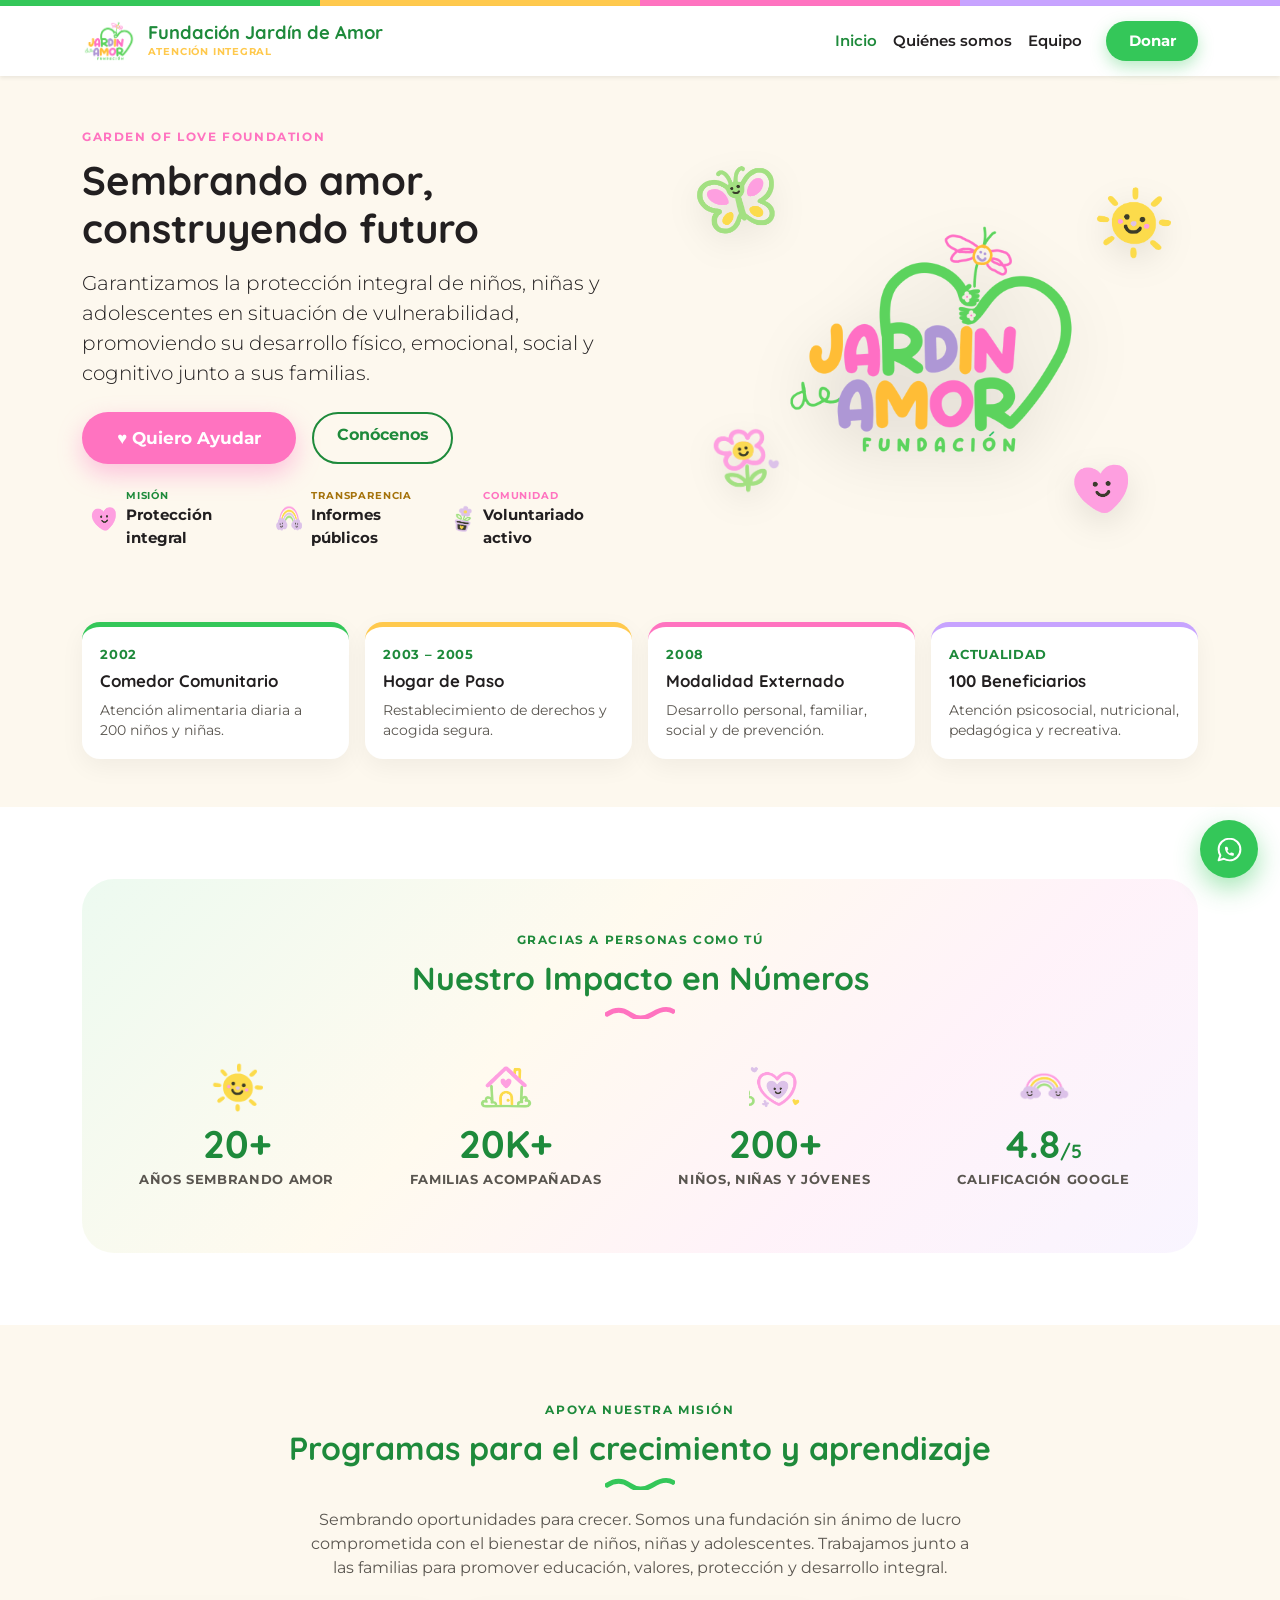
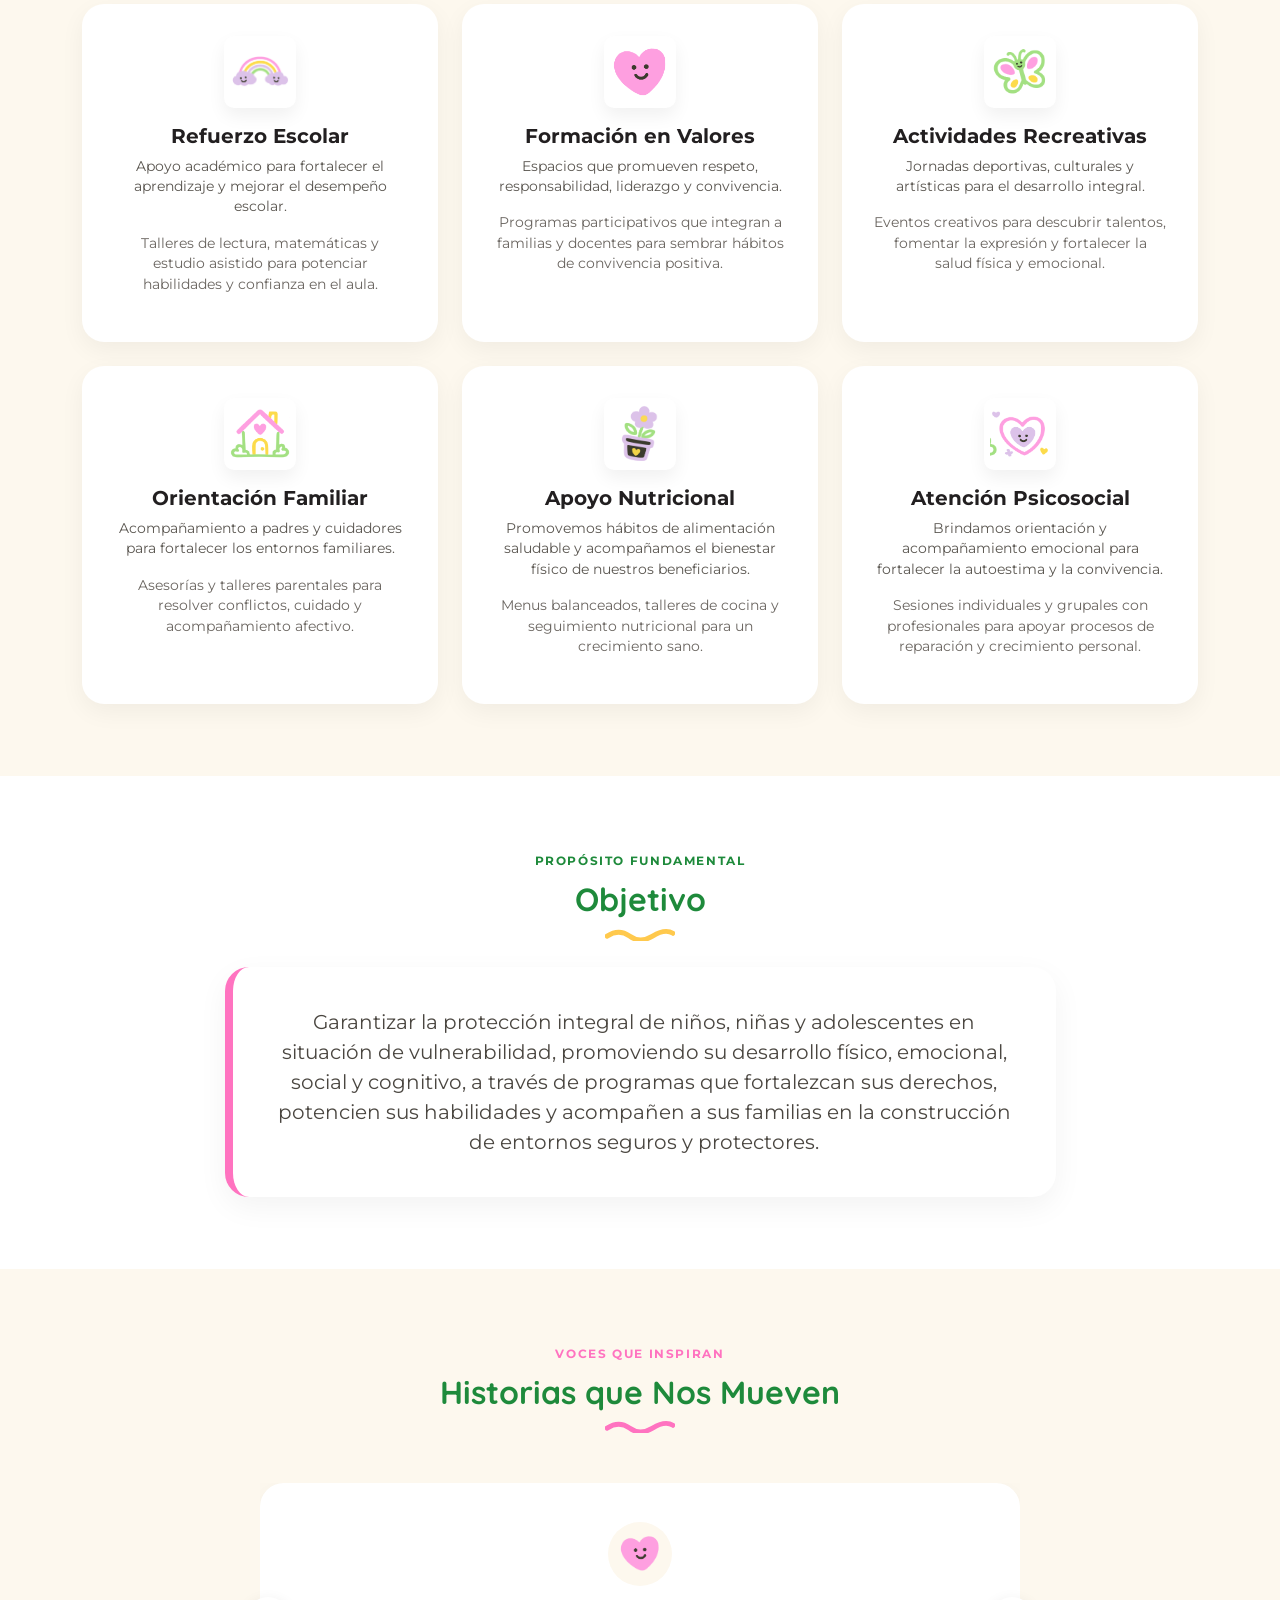
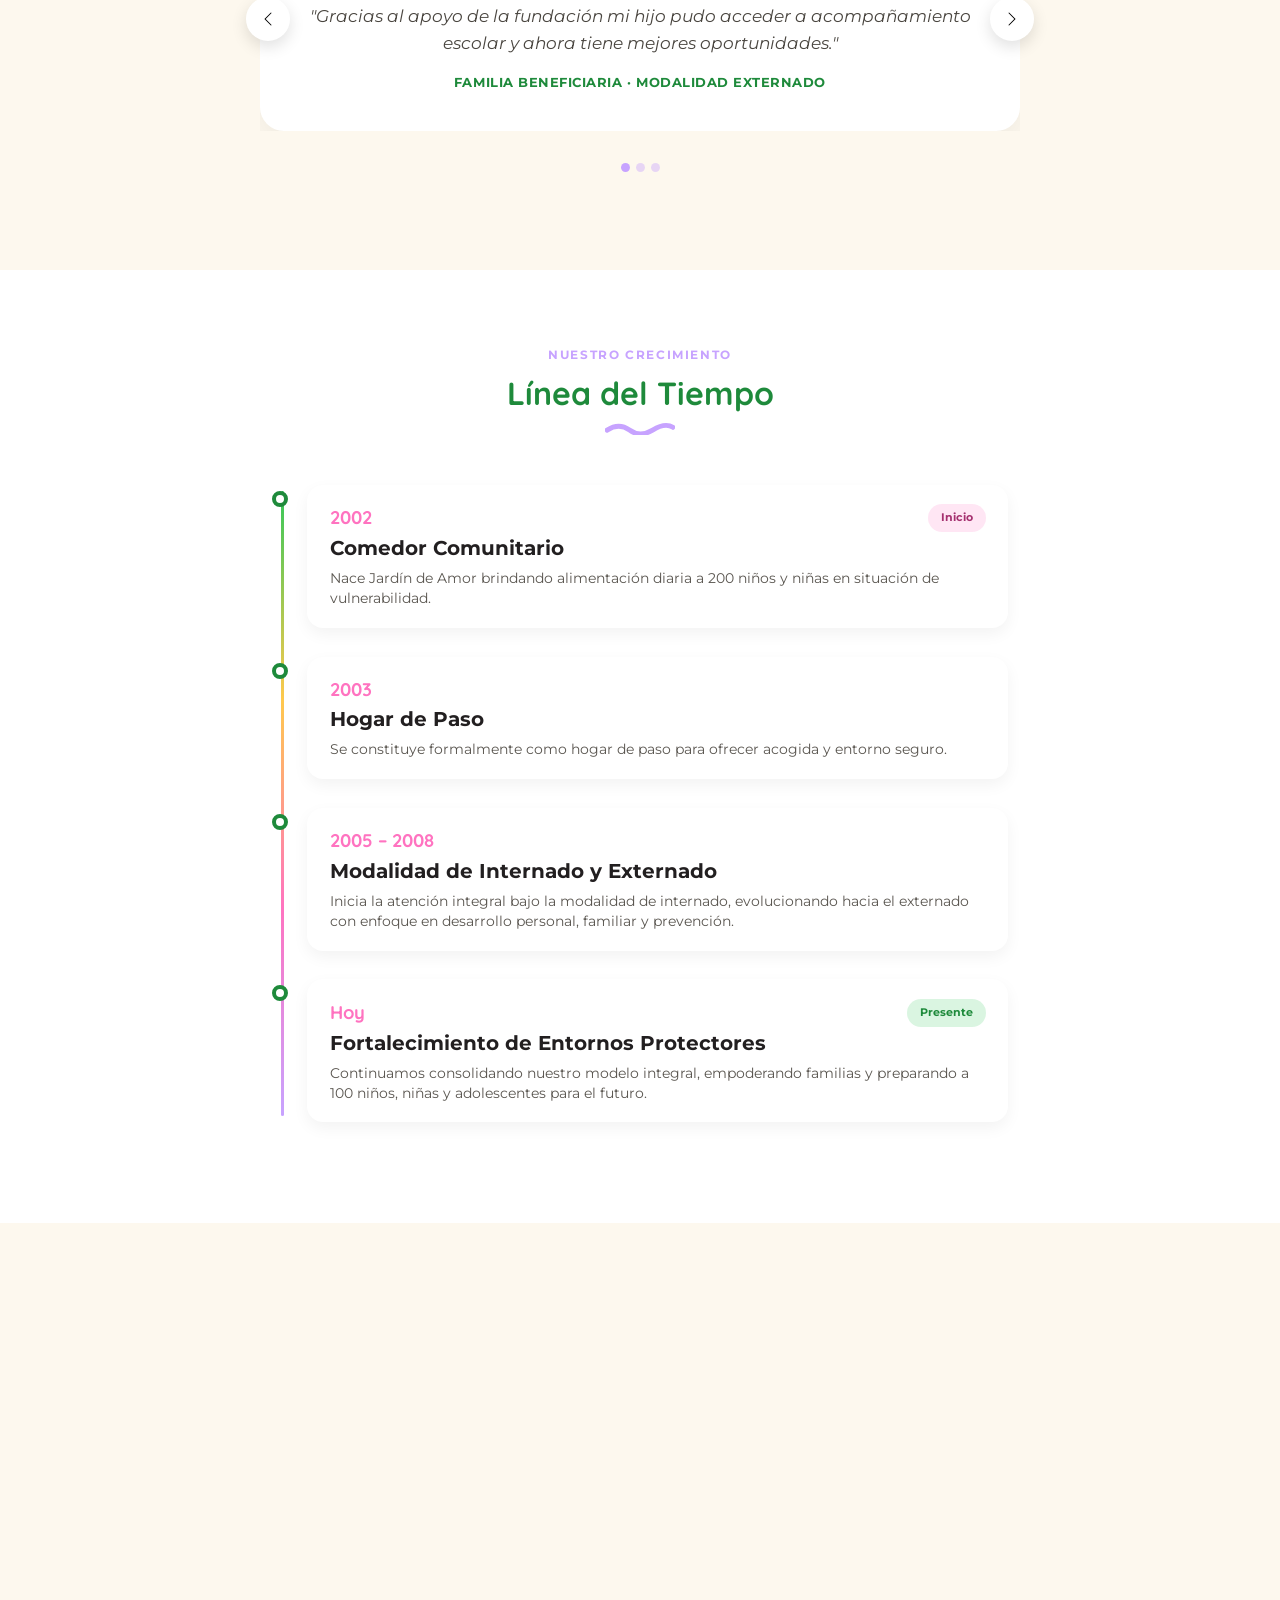
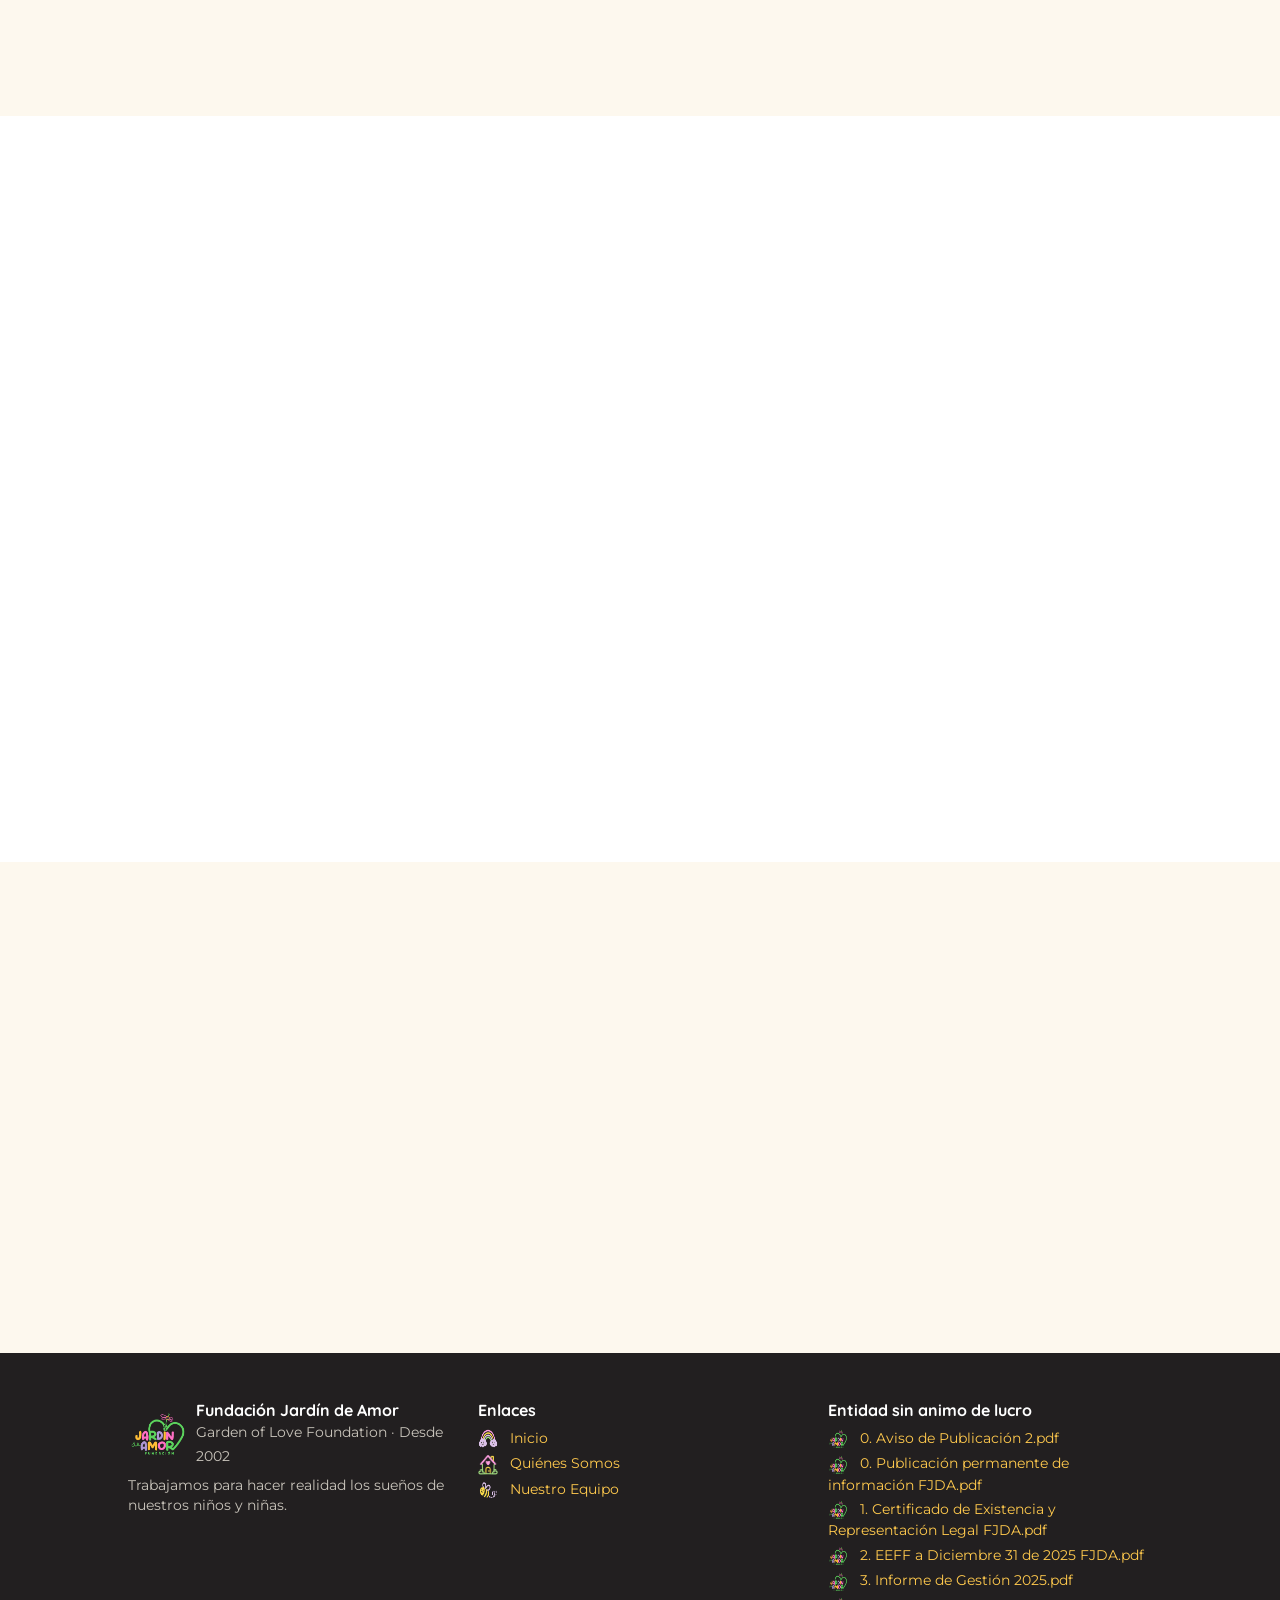
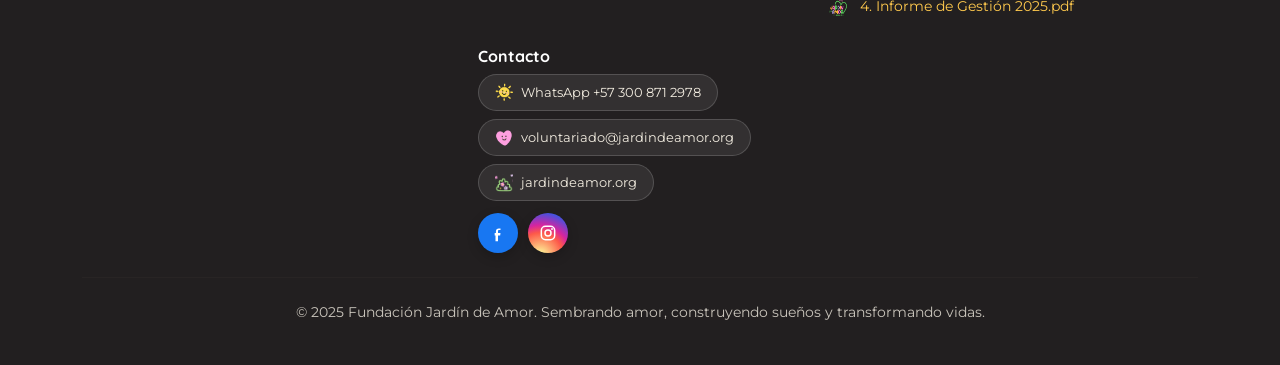
==== commit 33ff1301: "Add Facebook and Instagram links to the footer Circular icon buttons next to the existing WhatsApp/e" ====
--- a/index.html
+++ b/index.html
@@ -624,6 +624,14 @@
           <a class="contact-chip" href="mailto:voluntariado@jardindeamor.org"><img src="assets/images/corazon.png" alt="">voluntariado@jardindeamor.org</a>
           <span class="contact-chip"><img src="assets/images/arbusto.png" alt="">jardindeamor.org</span>
         </div>
+        <div class="social-links justify-content-center justify-content-md-start">
+          <a class="social-icon social-facebook" href="https://www.facebook.com/fundacionjardindeamor/" target="_blank" rel="noopener noreferrer" aria-label="Facebook Fundación Jardín de Amor">
+            <svg viewBox="0 0 24 24" fill="none" xmlns="http://www.w3.org/2000/svg" aria-hidden="true"><path d="M15 8.5h-2c-.6 0-1 .4-1 1V12h3l-.4 3h-2.6v7h-3v-7H8v-3h1.5v-2c0-2 1.2-3.5 3.5-3.5H15v3Z" fill="#fff"/></svg>
+          </a>
+          <a class="social-icon social-instagram" href="https://www.instagram.com/funjardindeamor/" target="_blank" rel="noopener noreferrer" aria-label="Instagram Fundación Jardín de Amor">
+            <svg viewBox="0 0 24 24" fill="none" xmlns="http://www.w3.org/2000/svg" aria-hidden="true"><rect x="4" y="4" width="16" height="16" rx="5" stroke="#fff" stroke-width="1.8"/><circle cx="12" cy="12" r="3.6" stroke="#fff" stroke-width="1.8"/><circle cx="16.8" cy="7.2" r="1.1" fill="#fff"/></svg>
+          </a>
+        </div>
       </div>
 
     </div>
--- a/assets/css/styles.css
+++ b/assets/css/styles.css
@@ -329,6 +329,14 @@
 .mid-cta > *{position:relative;z-index:1;}
 .mid-cta p{color:#c9c4bb;}
 
+/* Redes sociales (footer) */
+.social-links{display:flex;gap:.6rem;margin-top:.7rem;}
+.social-icon{width:40px;height:40px;border-radius:50%;display:flex;align-items:center;justify-content:center;box-shadow:0 4px 12px rgba(0,0,0,.2);transition:transform .15s ease, box-shadow .15s ease;}
+.social-icon:hover{transform:translateY(-3px) scale(1.06);box-shadow:0 8px 18px rgba(0,0,0,.28);}
+.social-icon svg{width:20px;height:20px;}
+.social-facebook{background:#1877F2;}
+.social-instagram{background:radial-gradient(circle at 30% 107%, #fdf497 0%, #fdf497 5%, #fd5949 45%, #d6249f 60%, #285AEB 90%);}
+
 /* Chips de contacto (footer) */
 .contact-chip{display:inline-flex;align-items:center;gap:.5rem;background:rgba(255,255,255,.08);border:1px solid rgba(255,255,255,.16);border-radius:50px;padding:.5rem 1rem;font-size:.8rem;color:#f2ece0;text-decoration:none;transition:background .15s ease, transform .15s ease;}
 .contact-chip:hover{background:rgba(255,255,255,.18);color:#fff;transform:translateY(-2px);}
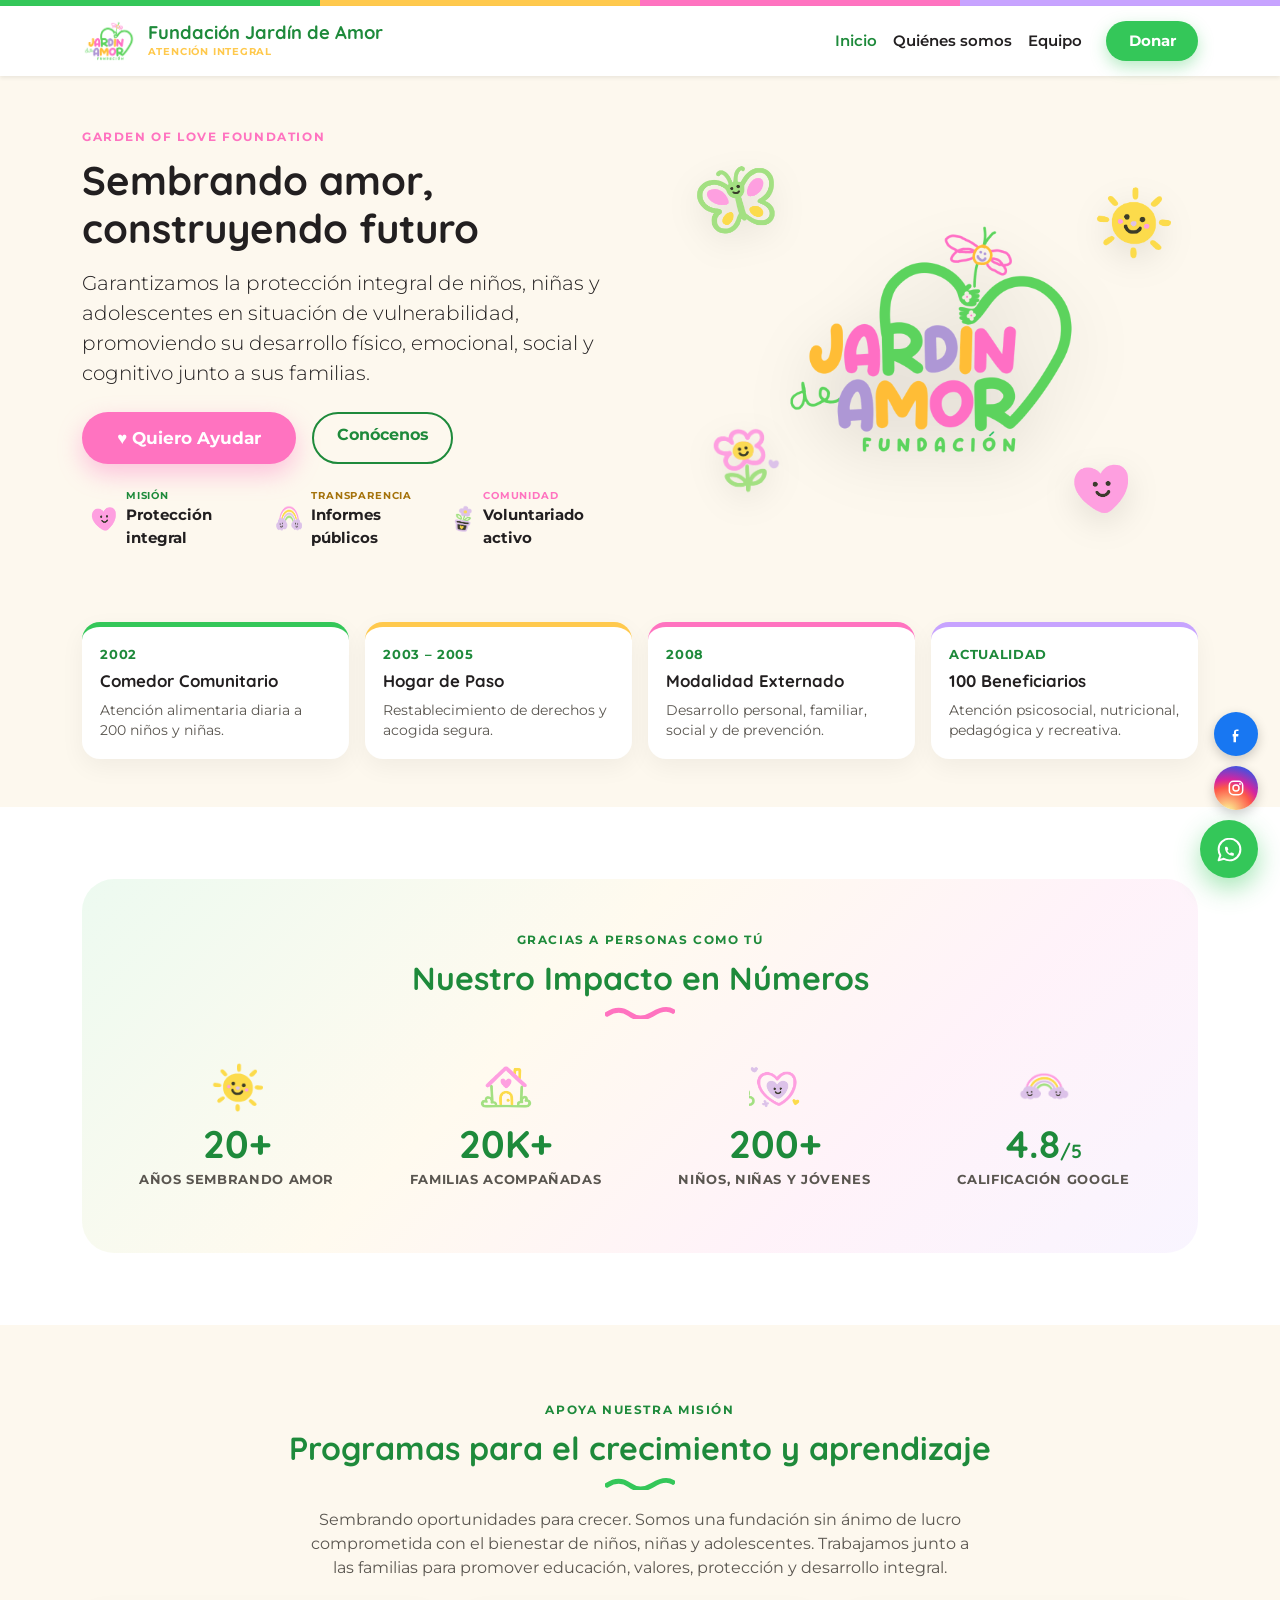
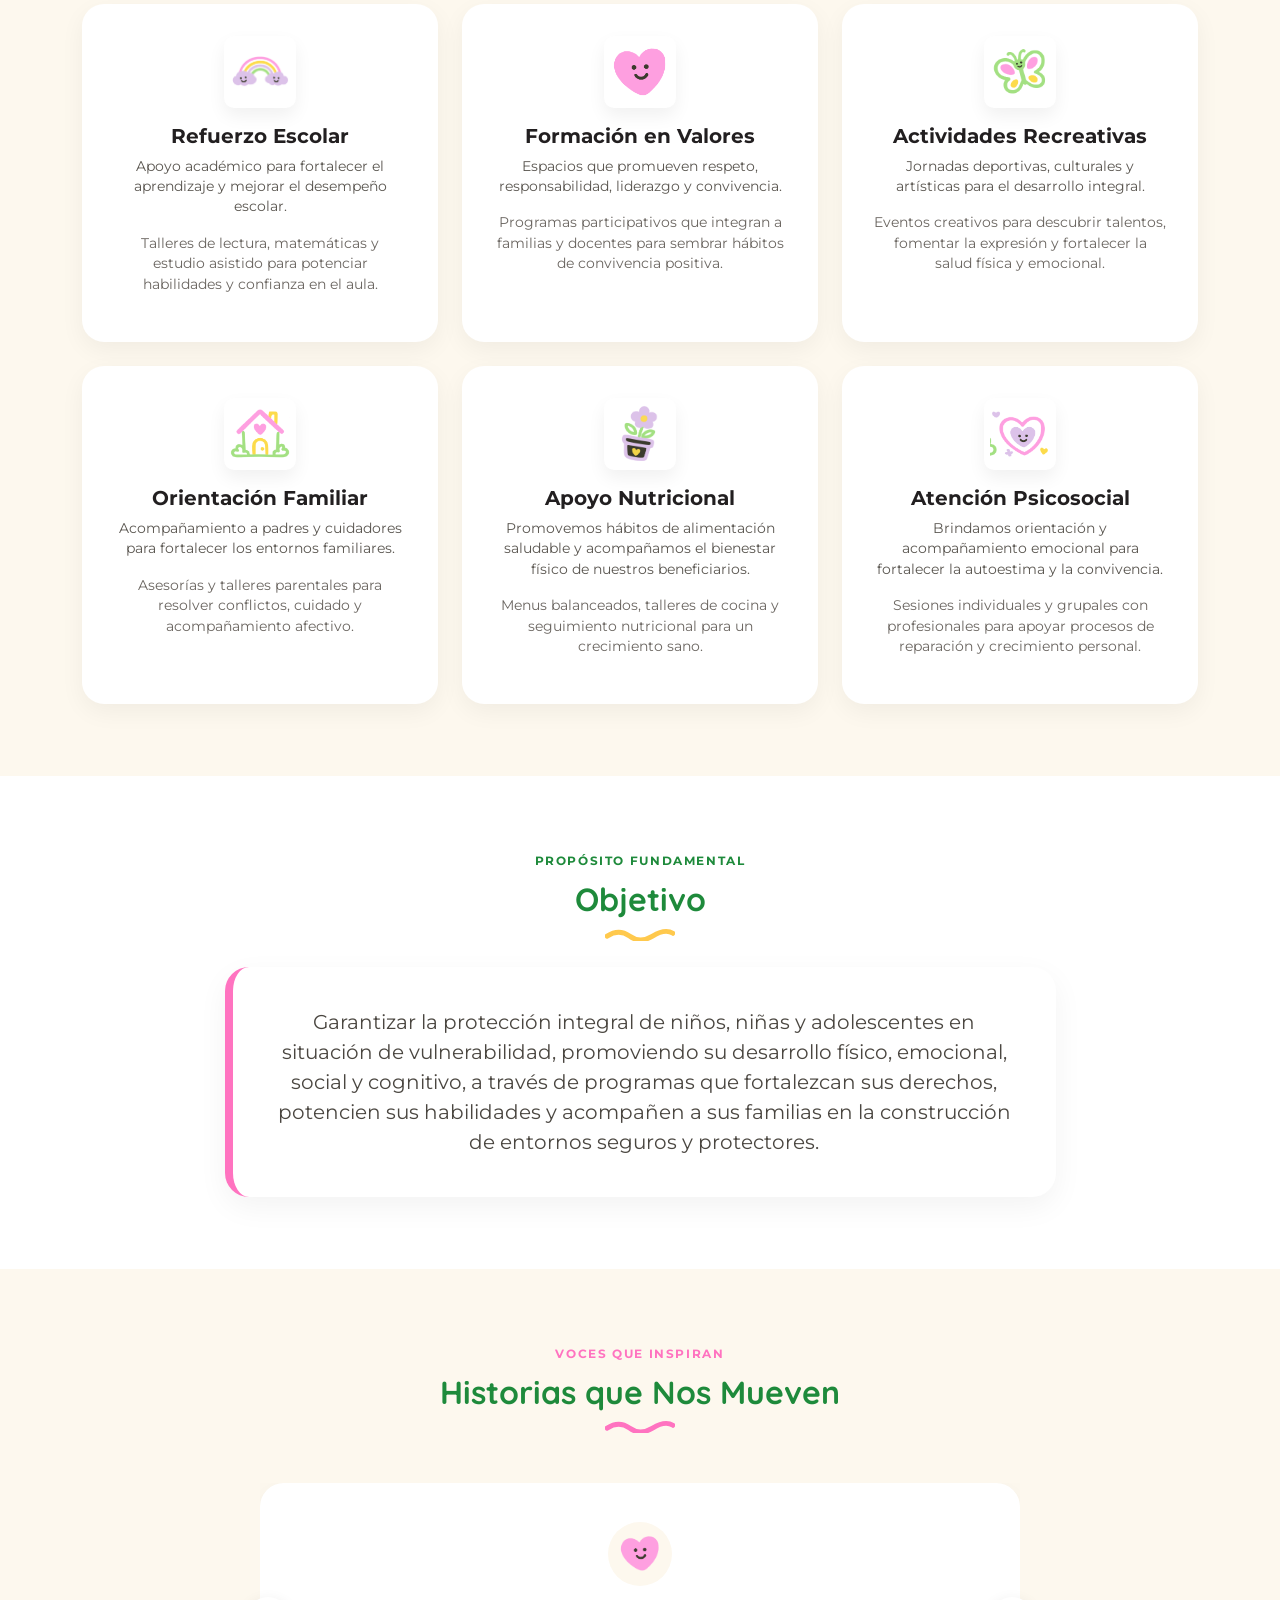
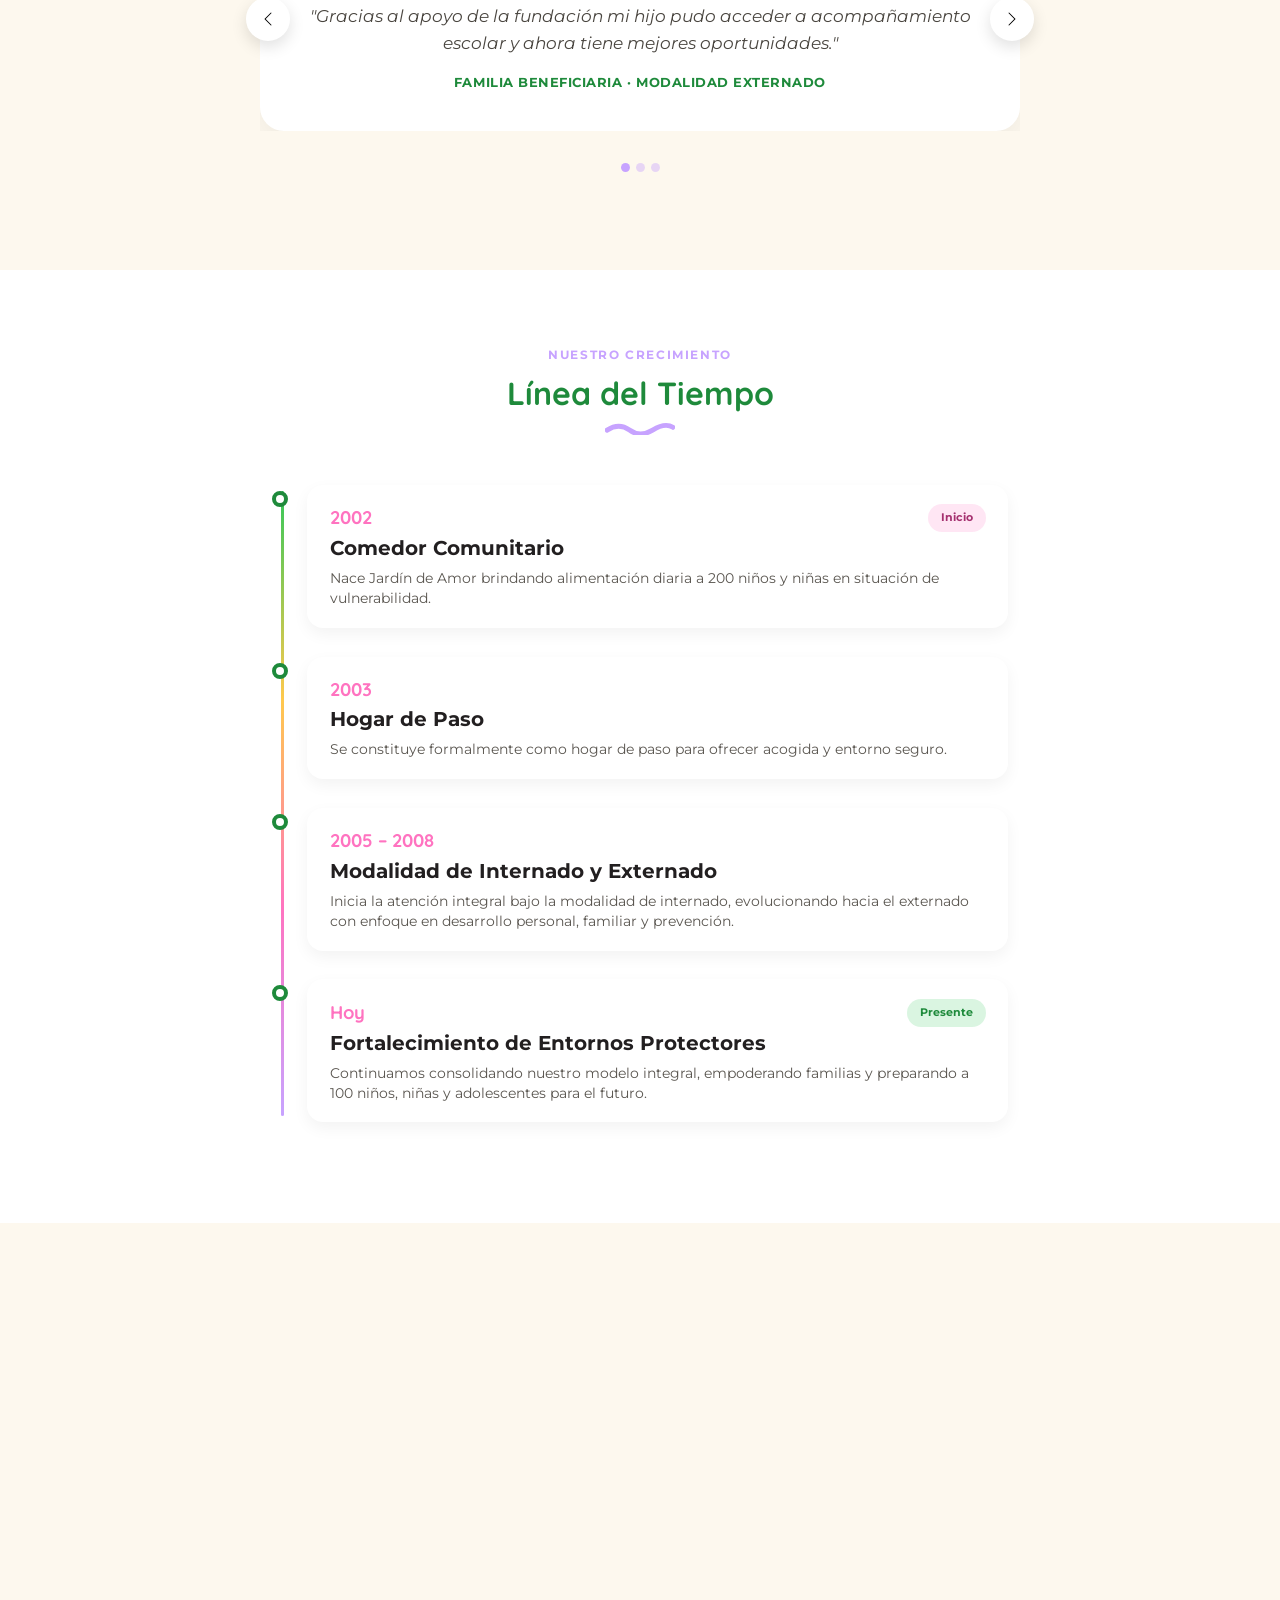
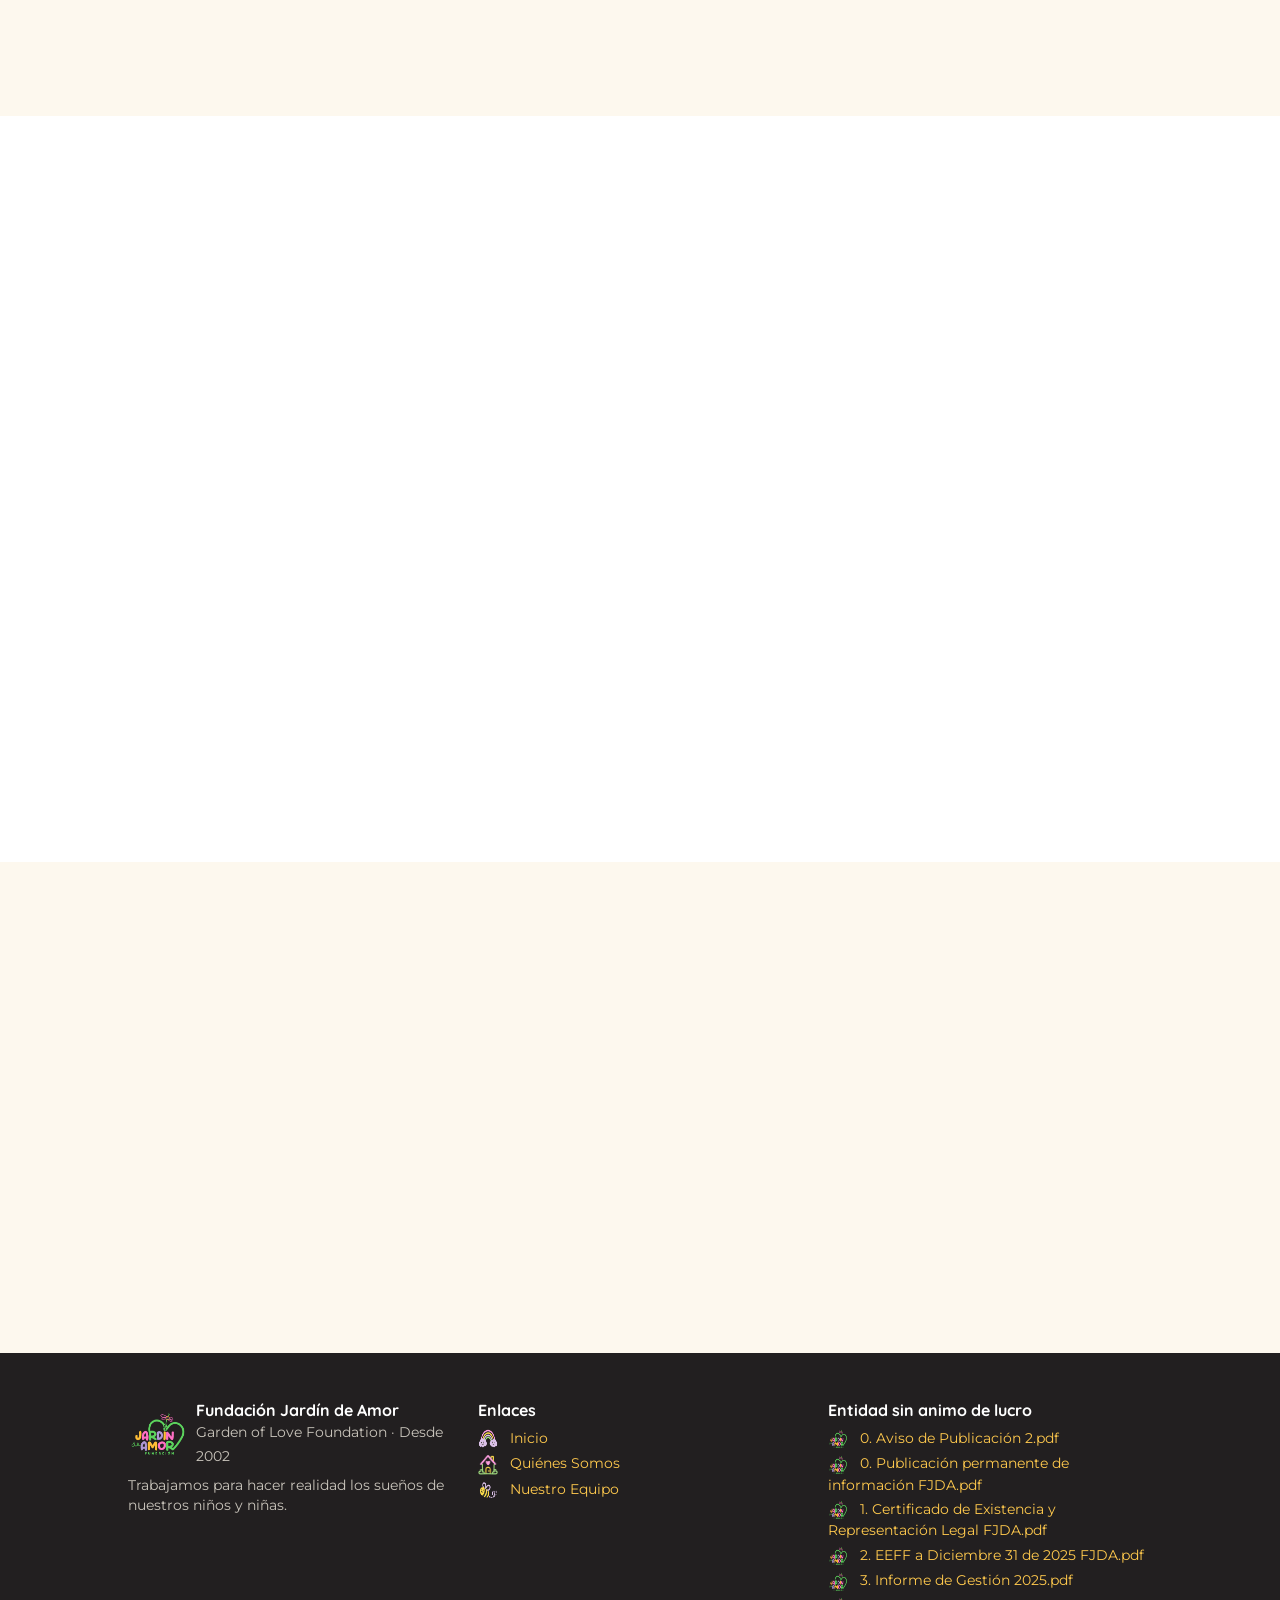
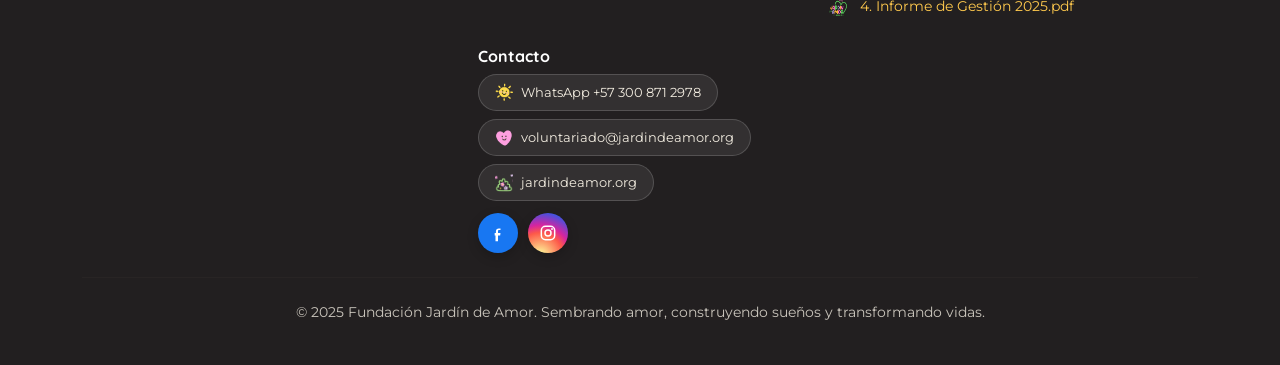
==== commit f69ac663: "Add Facebook and Instagram as floating buttons The footer-only social links were easy to miss. Stack" ====
--- a/index.html
+++ b/index.html
@@ -640,6 +640,14 @@
   </div>
 </footer>
 
+<div class="social-float-stack">
+  <a class="social-icon social-facebook" href="https://www.facebook.com/fundacionjardindeamor/" target="_blank" rel="noopener noreferrer" aria-label="Facebook Fundación Jardín de Amor">
+    <svg viewBox="0 0 24 24" fill="none" xmlns="http://www.w3.org/2000/svg" aria-hidden="true"><path d="M15 8.5h-2c-.6 0-1 .4-1 1V12h3l-.4 3h-2.6v7h-3v-7H8v-3h1.5v-2c0-2 1.2-3.5 3.5-3.5H15v3Z" fill="#fff"/></svg>
+  </a>
+  <a class="social-icon social-instagram" href="https://www.instagram.com/funjardindeamor/" target="_blank" rel="noopener noreferrer" aria-label="Instagram Fundación Jardín de Amor">
+    <svg viewBox="0 0 24 24" fill="none" xmlns="http://www.w3.org/2000/svg" aria-hidden="true"><rect x="4" y="4" width="16" height="16" rx="5" stroke="#fff" stroke-width="1.8"/><circle cx="12" cy="12" r="3.6" stroke="#fff" stroke-width="1.8"/><circle cx="16.8" cy="7.2" r="1.1" fill="#fff"/></svg>
+  </a>
+</div>
 <a class="btn-whatsapp-float" href="https://wa.me/573008712978?text=Hola%2C%20quiero%20más%20información%20sobre%20la%20Fundaci%C3%B3n%20Jard%C3%ADn%20de%20Amor" target="_blank" rel="noopener noreferrer" aria-label="Escríbenos por WhatsApp">
   <svg viewBox="0 0 32 32" fill="none" xmlns="http://www.w3.org/2000/svg" aria-hidden="true">
     <path d="M16 4C9.4 4 4 9.4 4 16c0 2.4.7 4.6 1.9 6.5L4 28l5.7-1.8A11.9 11.9 0 0 0 16 28c6.6 0 12-5.4 12-12S22.6 4 16 4Z" stroke="#fff" stroke-width="2.2" stroke-linejoin="round" stroke-linecap="round"/>
--- a/assets/css/styles.css
+++ b/assets/css/styles.css
@@ -360,12 +360,20 @@
 .btn-whatsapp-float:hover{animation-play-state:paused;transform:scale(1.06);}
 @keyframes waPulse{0%,100%{box-shadow:0 10px 26px rgba(52,199,89,.45);}50%{box-shadow:0 10px 30px rgba(52,199,89,.7);}}
 
-.btn-top{position:fixed;right:22px;bottom:90px;width:46px;height:46px;border-radius:50%;background:var(--negro);color:#fff;border:none;box-shadow:0 8px 20px rgba(0,0,0,.25);opacity:0;visibility:hidden;transform:translateY(10px);transition:all .25s ease;z-index:1040;display:flex;align-items:center;justify-content:center;}
+/* Pila de redes sociales junto al botón de WhatsApp */
+.social-float-stack{position:fixed;right:22px;bottom:90px;display:flex;flex-direction:column;gap:.6rem;align-items:center;z-index:1039;}
+.social-float-stack .social-icon{width:44px;height:44px;}
+.social-float-stack .social-icon svg{width:20px;height:20px;}
+
+.btn-top{position:fixed;left:22px;bottom:22px;width:46px;height:46px;border-radius:50%;background:var(--negro);color:#fff;border:none;box-shadow:0 8px 20px rgba(0,0,0,.25);opacity:0;visibility:hidden;transform:translateY(10px);transition:all .25s ease;z-index:1040;display:flex;align-items:center;justify-content:center;}
 .btn-top.show{opacity:1;visibility:visible;transform:translateY(0);}
 .btn-top:hover{background:var(--verde-deep);}
 
 @media (max-width:575px){
   .btn-whatsapp-float{width:52px;height:52px;right:16px;bottom:16px;}
-  .btn-top{width:42px;height:42px;right:18px;bottom:78px;}
+  .social-float-stack{right:16px;bottom:74px;gap:.5rem;}
+  .social-float-stack .social-icon{width:40px;height:40px;}
+  .social-float-stack .social-icon svg{width:18px;height:18px;}
+  .btn-top{width:42px;height:42px;left:16px;bottom:16px;}
   .float-icon{display:none;}
 }
